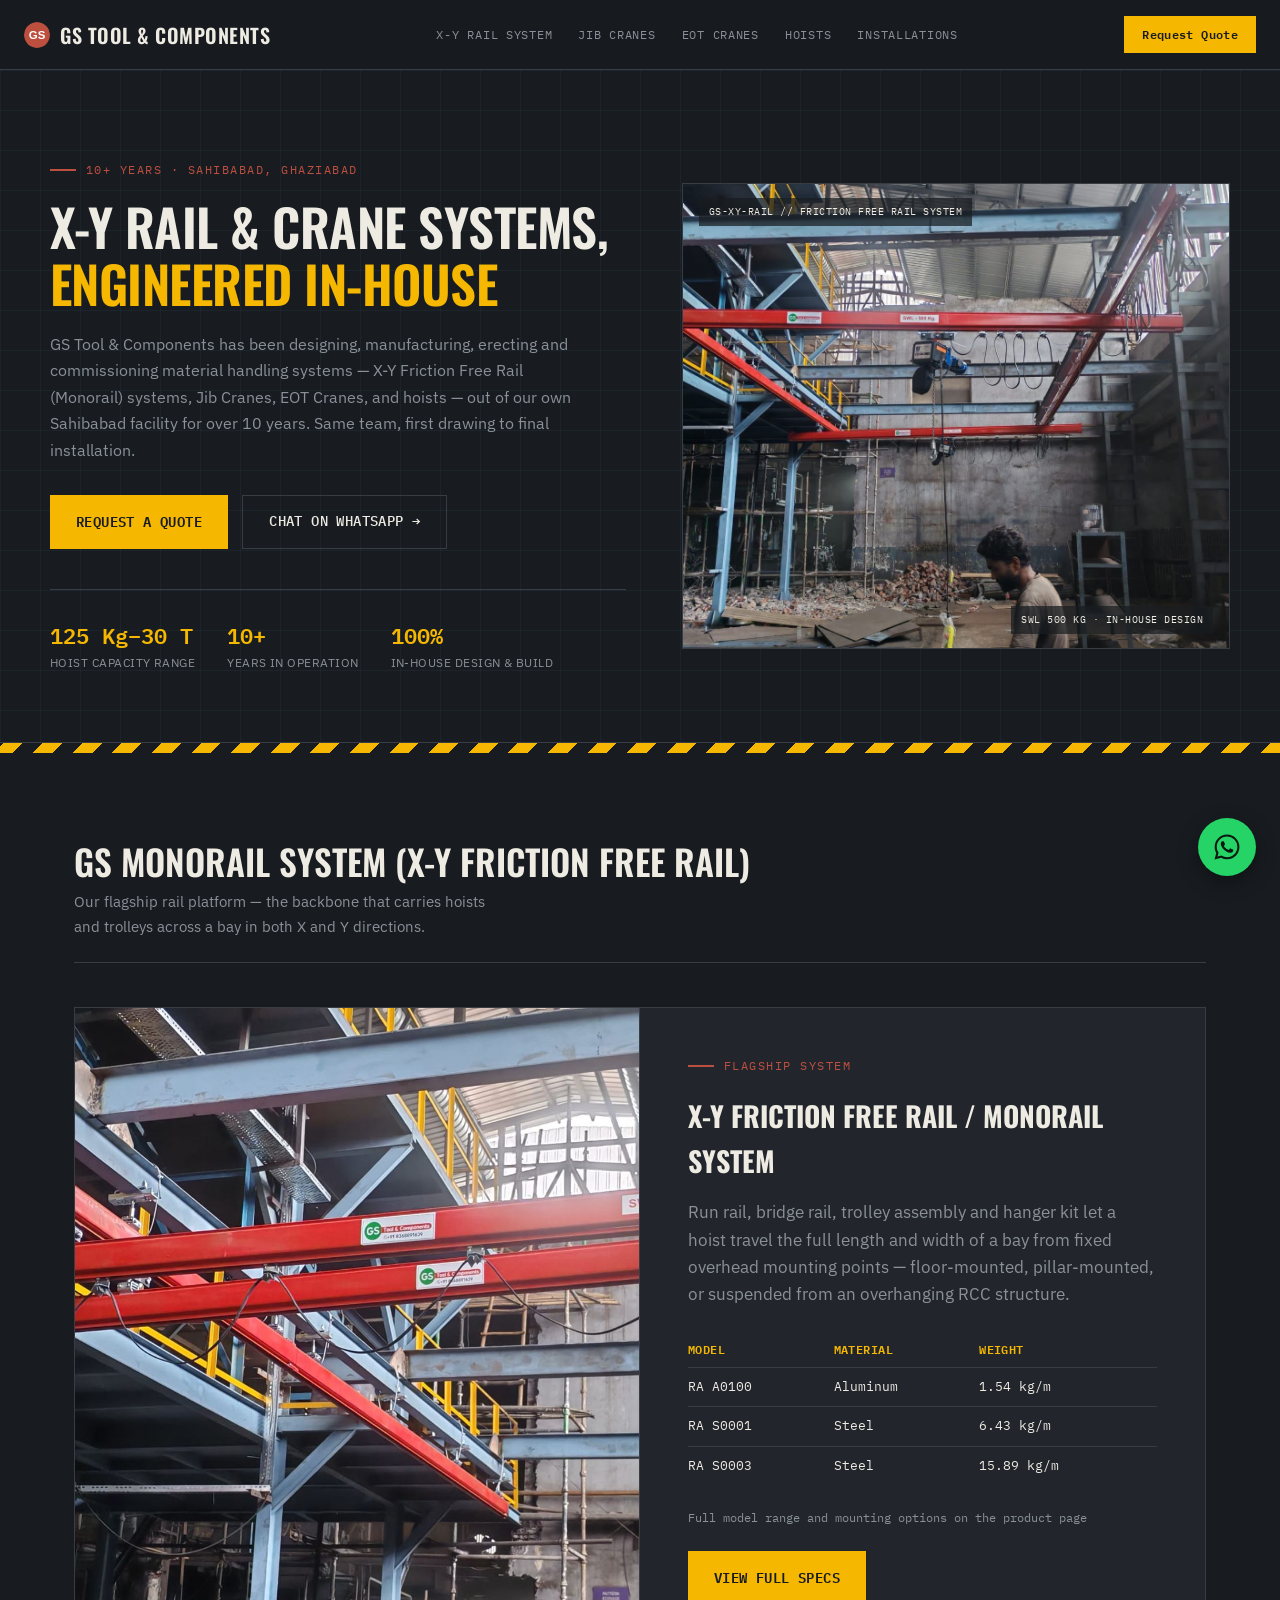
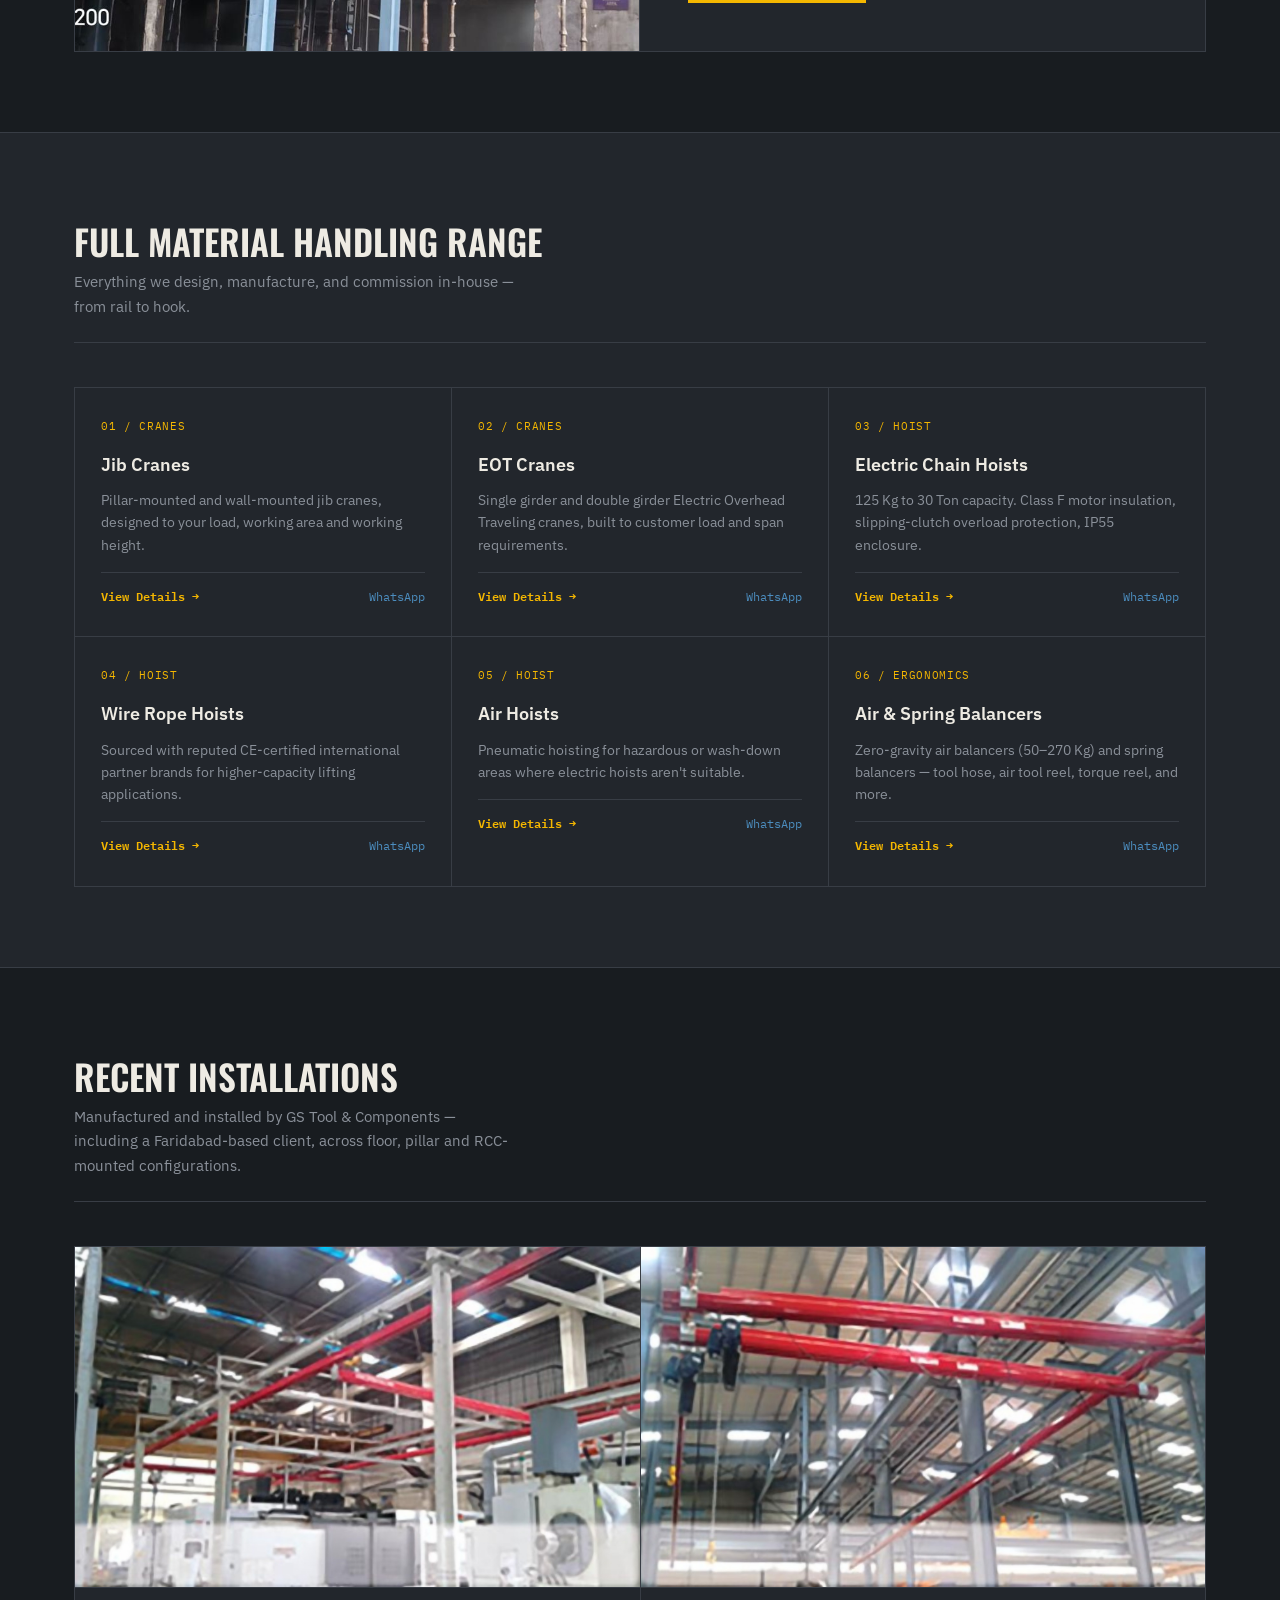
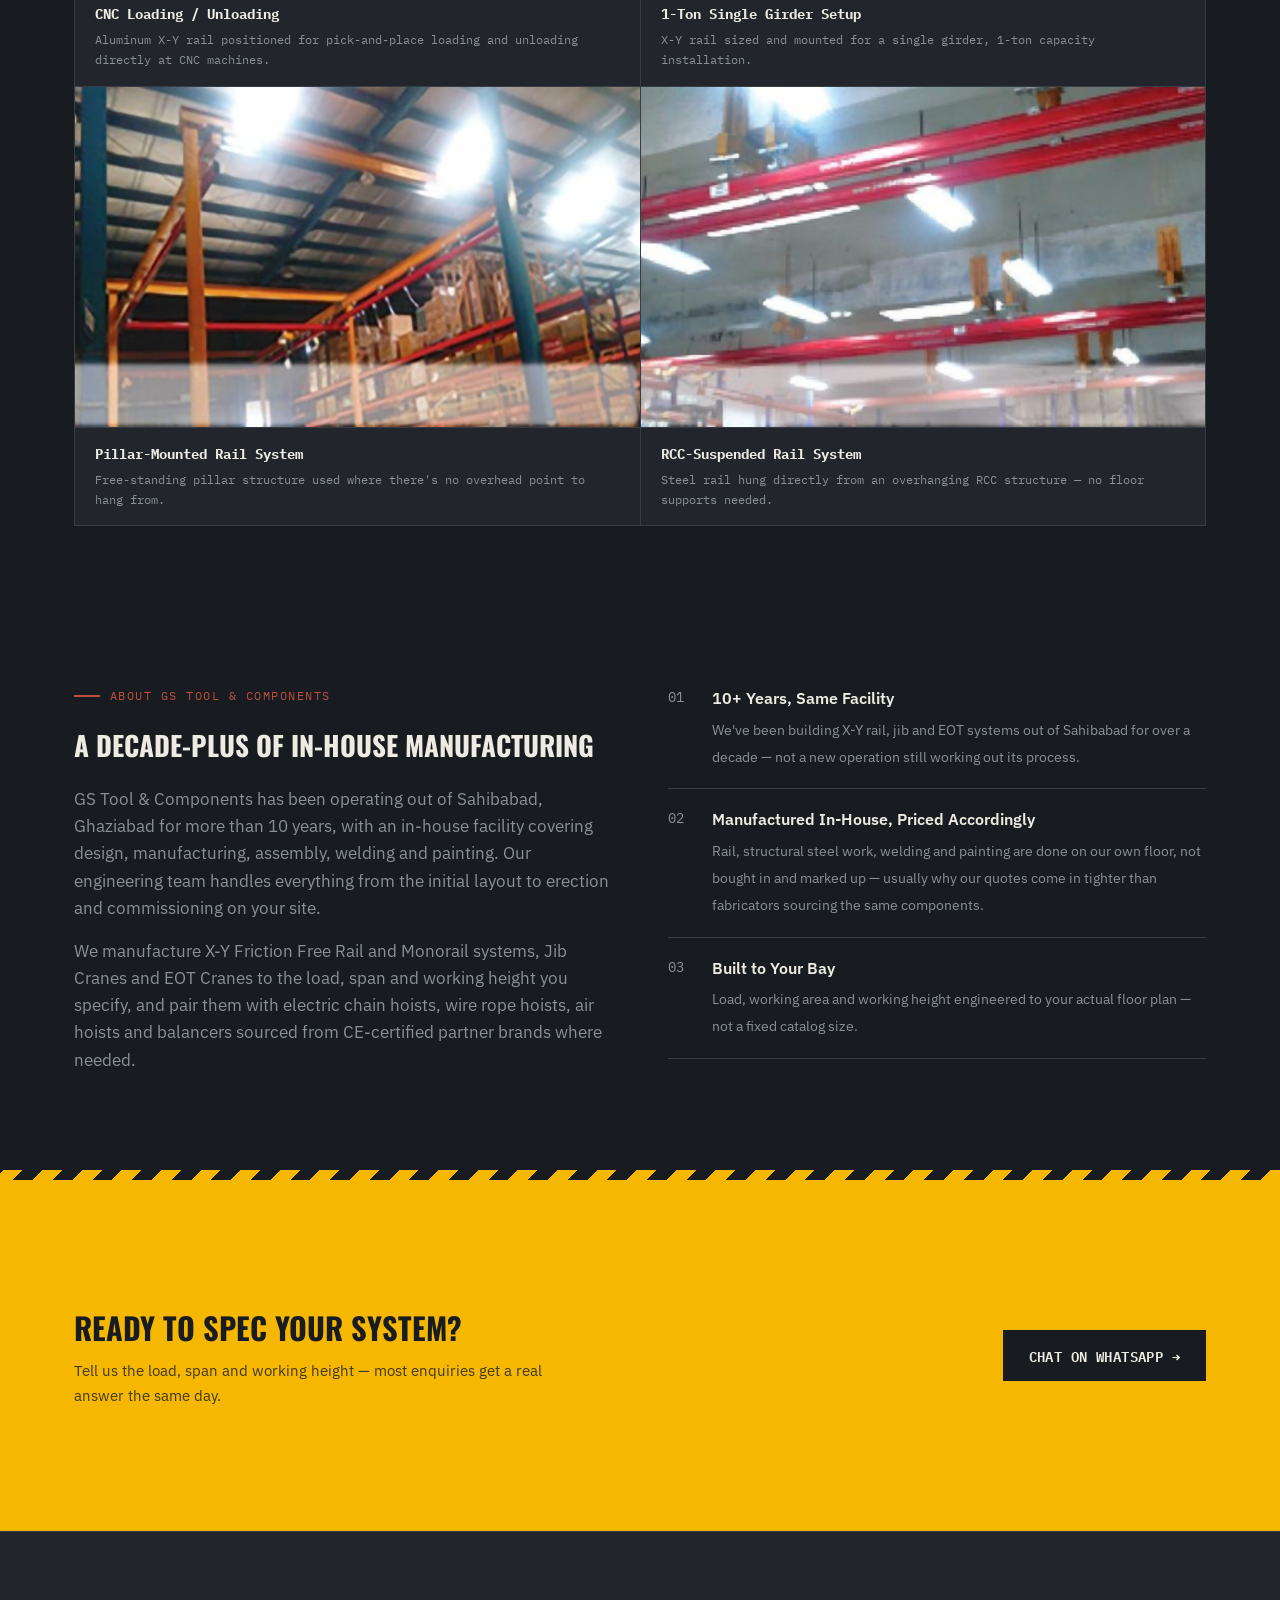
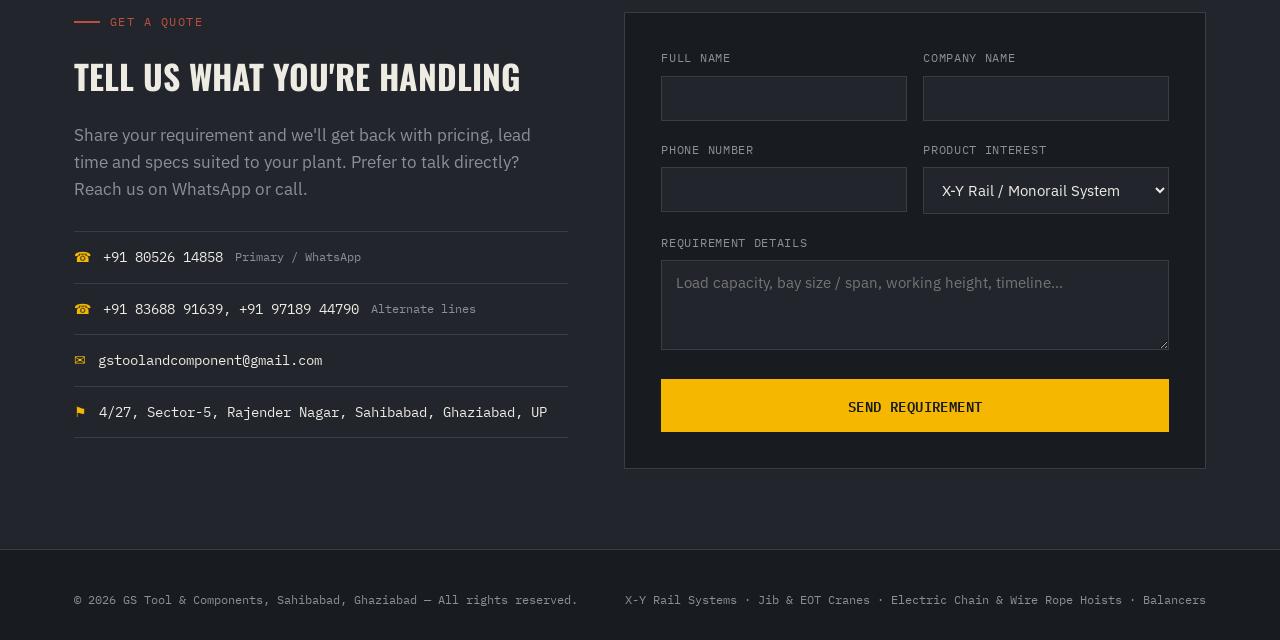
==== index.html @ a3bd38bf "Point site at the newly registered custom domain gstoolcomponents.com Add CNAME file for GitHub Page" ====
<!DOCTYPE html>
<html lang="en">
<head>
<meta charset="UTF-8">
<meta name="viewport" content="width=device-width, initial-scale=1.0">
<title>GS Tool & Components | X-Y Rail Systems, EOT & Jib Cranes, Ghaziabad</title>
<meta name="description" content="GS Tool & Components is a turnkey material handling solution provider in Ghaziabad, Uttar Pradesh — manufacturing X-Y Friction Free Rail / Monorail systems, Jib Cranes, EOT Cranes, Electric Chain Hoists, Wire Rope Hoists and Balancers.">
<meta name="keywords" content="X-Y friction free rail system, monorail crane manufacturer Ghaziabad, jib crane manufacturer India, EOT crane manufacturer, electric chain hoist supplier, wire rope hoist, air balancer spring balancer, GS Tool and Components">
<link rel="canonical" href="https://gstoolcomponents.com/">
<meta property="og:title" content="GS Tool & Components | X-Y Rail Systems, EOT & Jib Cranes, Ghaziabad">
<meta property="og:description" content="GS Tool & Components is a turnkey material handling solution provider in Ghaziabad, Uttar Pradesh — manufacturing X-Y Friction Free Rail / Monorail systems, Jib Cranes, EOT Cranes, Electric Chain Hoists, Wire Rope Hoists and Balancers.">
<meta property="og:type" content="website">

<link rel="preconnect" href="https://fonts.googleapis.com">
<link href="https://fonts.googleapis.com/css2?family=Oswald:wght@400;500;600;700&family=IBM+Plex+Sans:wght@400;500;600;700&family=IBM+Plex+Mono:wght@400;500;600&display=swap" rel="stylesheet">
<link rel="icon" type="image/svg+xml" href="images/favicon.svg">
<link rel="stylesheet" href="css/style.css">
<script type="application/ld+json">
{
  "@context": "https://schema.org",
  "@type": "ManufacturingBusiness",
  "name": "GS Tool & Components",
  "description": "Turnkey material handling solution provider manufacturing X-Y Friction Free Rail / Monorail systems, Jib Cranes, EOT Cranes, Electric Chain Hoists, Wire Rope Hoists and Balancers.",
  "url": "https://gstoolcomponents.com/",
  "telephone": "+91-80526-14858",
  "email": "gstoolandcomponent@gmail.com",
  "address": {
    "@type": "PostalAddress",
    "streetAddress": "4/27, Sector-5, Rajender Nagar",
    "addressLocality": "Sahibabad, Ghaziabad",
    "addressRegion": "Uttar Pradesh",
    "addressCountry": "IN"
  },
  "areaServed": "IN",
  "sameAs": [],
  "makesOffer": [
    { "@type": "Offer", "itemOffered": { "@type": "Product", "name": "X-Y Friction Free Rail / Monorail System" } },
    { "@type": "Offer", "itemOffered": { "@type": "Product", "name": "Jib Crane" } },
    { "@type": "Offer", "itemOffered": { "@type": "Product", "name": "EOT Crane" } },
    { "@type": "Offer", "itemOffered": { "@type": "Product", "name": "Electric Chain Hoist" } },
    { "@type": "Offer", "itemOffered": { "@type": "Product", "name": "Wire Rope Hoist" } },
    { "@type": "Offer", "itemOffered": { "@type": "Product", "name": "Air & Spring Balancers" } }
  ]
}
</script>
</head>
<body>

<header>
  <div class="header-inner">
    <a class="logo" href="index.html"><span class="mark"></span>GS Tool &amp; Components</a>
    <nav id="siteNav">
      <a href="products/xy-rail-system.html">X-Y Rail System</a>
      <a href="products/jib-crane.html">Jib Cranes</a>
      <a href="products/eot-crane.html">EOT Cranes</a>
      <a href="products/electric-chain-hoist.html">Hoists</a>
      <a href="#installations">Installations</a>
    </nav>
        <button class="nav-toggle" id="navToggle" aria-label="Toggle menu" aria-expanded="false" aria-controls="siteNav">
      <span></span><span></span><span></span>
    </button>

    <a class="header-cta" href="index.html#contact">Request Quote</a>
  </div>
</header>

<section class="hero">
  <div class="blueprint-bg"></div>
  <div class="hero-inner">
    <div>
      <div class="eyebrow">10+ Years · Sahibabad, Ghaziabad</div>
      <h1>X-Y Rail &amp; Crane Systems, <span>Engineered In-House</span></h1>
      <p class="sub">GS Tool &amp; Components has been designing, manufacturing, erecting and commissioning material handling systems — X-Y Friction Free Rail (Monorail) systems, Jib Cranes, EOT Cranes, and hoists — out of our own Sahibabad facility for over 10 years. Same team, first drawing to final installation.</p>
      <div class="hero-ctas">
        <a href="#contact" class="btn-primary">Request a Quote</a>
        <a href="https://wa.me/918052614858?text=Hi%2C%20I%27m%20interested%20in%20your%20X-Y%20Rail%20/%20Crane%20System.%20Please%20share%20details." class="btn-secondary" target="_blank" rel="noopener">Chat on WhatsApp →</a>
      </div>
      <div class="hero-stats">
        <div><div class="stat-num">125 Kg–30 T</div><div class="stat-label">Hoist Capacity Range</div></div>
        <div><div class="stat-num">10+</div><div class="stat-label">Years in Operation</div></div>
        <div><div class="stat-num">100%</div><div class="stat-label">In-House Design &amp; Build</div></div>
      </div>
    </div>
    <div class="crane-stage">
      <img class="crane-photo" src="images/installation-01.jpg" alt="GS Tool & Components X-Y rail system installed on a factory floor, SWL 500 Kg">
    </div>
  </div>
</section>

<div class="hazard-divider"></div>

<section id="rail">
  <div class="wrap">
    <div class="section-head">
      <div>
        <h2>GS Monorail System (X-Y Friction Free Rail)</h2>
        <p>Our flagship rail platform — the backbone that carries hoists and trolleys across a bay in both X and Y directions.</p>
      </div>
    </div>
    <div class="spotlight">
      <div class="spotlight-grid">
        <div class="spotlight-media">
          <img src="images/installation-02.jpg" alt="Close-up of GS Tool & Components branded steel rail beams rated SWL 500 Kg" loading="lazy">
        </div>
        <div class="spotlight-content">
          <div class="eyebrow">Flagship System</div>
          <h3>X-Y Friction Free Rail / Monorail System</h3>
          <p class="desc">Run rail, bridge rail, trolley assembly and hanger kit let a hoist travel the full length and width of a bay from fixed overhead mounting points — floor-mounted, pillar-mounted, or suspended from an overhanging RCC structure.</p>
          <table class="spec-table">
            <tr><th>Model</th><th>Material</th><th>Weight</th></tr>
            <tr><td>RA A0100</td><td>Aluminum</td><td>1.54 kg/m</td></tr>
            <tr><td>RA S0001</td><td>Steel</td><td>6.43 kg/m</td></tr>
            <tr><td>RA S0003</td><td>Steel</td><td>15.89 kg/m</td></tr>
          </table>
          <div class="spec-note">Full model range and mounting options on the product page</div>
          <a href="products/xy-rail-system.html" class="btn-primary" style="display:inline-block;">View Full Specs</a>
        </div>
      </div>
    </div>
  </div>
</section>

<section id="products" style="background:var(--graphite-panel); border-top:1px solid var(--hairline); border-bottom:1px solid var(--hairline);">
  <div class="wrap">
    <div class="section-head">
      <div>
        <h2>Full Material Handling Range</h2>
        <p>Everything we design, manufacture, and commission in-house — from rail to hook.</p>
      </div>
    </div>
    <div class="products-grid">
      <div class="product-card">
        <span class="product-index">01 / CRANES</span>
        <h4>Jib Cranes</h4>
        <p>Pillar-mounted and wall-mounted jib cranes, designed to your load, working area and working height.</p>
        <div class="product-card-links"><a class="view-details" href="products/jib-crane.html">View Details →</a><a href="https://wa.me/918052614858?text=Hi%2C%20I%27d%20like%20a%20quote%20for%20a%20Jib%20Crane." target="_blank" rel="noopener">WhatsApp</a></div>
      </div>
      <div class="product-card">
        <span class="product-index">02 / CRANES</span>
        <h4>EOT Cranes</h4>
        <p>Single girder and double girder Electric Overhead Traveling cranes, built to customer load and span requirements.</p>
        <div class="product-card-links"><a class="view-details" href="products/eot-crane.html">View Details →</a><a href="https://wa.me/918052614858?text=Hi%2C%20I%27d%20like%20a%20quote%20for%20an%20EOT%20Crane." target="_blank" rel="noopener">WhatsApp</a></div>
      </div>
      <div class="product-card">
        <span class="product-index">03 / HOIST</span>
        <h4>Electric Chain Hoists</h4>
        <p>125 Kg to 30 Ton capacity. Class F motor insulation, slipping-clutch overload protection, IP55 enclosure.</p>
        <div class="product-card-links"><a class="view-details" href="products/electric-chain-hoist.html">View Details →</a><a href="https://wa.me/918052614858?text=Hi%2C%20I%27d%20like%20a%20quote%20for%20an%20Electric%20Chain%20Hoist." target="_blank" rel="noopener">WhatsApp</a></div>
      </div>
      <div class="product-card">
        <span class="product-index">04 / HOIST</span>
        <h4>Wire Rope Hoists</h4>
        <p>Sourced with reputed CE-certified international partner brands for higher-capacity lifting applications.</p>
        <div class="product-card-links"><a class="view-details" href="products/wire-rope-hoist.html">View Details →</a><a href="https://wa.me/918052614858?text=Hi%2C%20I%27d%20like%20a%20quote%20for%20a%20Wire%20Rope%20Hoist." target="_blank" rel="noopener">WhatsApp</a></div>
      </div>
      <div class="product-card">
        <span class="product-index">05 / HOIST</span>
        <h4>Air Hoists</h4>
        <p>Pneumatic hoisting for hazardous or wash-down areas where electric hoists aren't suitable.</p>
        <div class="product-card-links"><a class="view-details" href="products/air-hoist.html">View Details →</a><a href="https://wa.me/918052614858?text=Hi%2C%20I%27d%20like%20a%20quote%20for%20an%20Air%20Hoist." target="_blank" rel="noopener">WhatsApp</a></div>
      </div>
      <div class="product-card">
        <span class="product-index">06 / ERGONOMICS</span>
        <h4>Air &amp; Spring Balancers</h4>
        <p>Zero-gravity air balancers (50–270 Kg) and spring balancers — tool hose, air tool reel, torque reel, and more.</p>
        <div class="product-card-links"><a class="view-details" href="products/balancers.html">View Details →</a><a href="https://wa.me/918052614858?text=Hi%2C%20I%27d%20like%20a%20quote%20for%20Air%20/%20Spring%20Balancers." target="_blank" rel="noopener">WhatsApp</a></div>
      </div>
    </div>
  </div>
</section>

<section id="installations">
  <div class="wrap">
    <div class="section-head">
      <div>
        <h2>Recent Installations</h2>
        <p>Manufactured and installed by GS Tool &amp; Components — including a Faridabad-based client, across floor, pillar and RCC-mounted configurations.</p>
      </div>
    </div>
    <div class="gallery-grid">
      <div class="gallery-item">
        <img src="images/installation-03-cnc-loading.jpg" alt="GS Tool & Components X-Y aluminum rail system for loading and unloading on CNC machines" loading="lazy">
        <div class="gallery-caption"><strong>CNC Loading / Unloading</strong>Aluminum X-Y rail positioned for pick-and-place loading and unloading directly at CNC machines.</div>
      </div>
      <div class="gallery-item">
        <img src="images/installation-06-single-girder.jpg" alt="X-Y rail system for a 1 ton single girder installation" loading="lazy">
        <div class="gallery-caption"><strong>1-Ton Single Girder Setup</strong>X-Y rail sized and mounted for a single girder, 1-ton capacity installation.</div>
      </div>
      <div class="gallery-item">
        <img src="images/installation-04-pillar-mounted.jpg" alt="X-Y rail system on a pillar-mounted structure" loading="lazy">
        <div class="gallery-caption"><strong>Pillar-Mounted Rail System</strong>Free-standing pillar structure used where there's no overhead point to hang from.</div>
      </div>
      <div class="gallery-item">
        <img src="images/installation-05-rcc-mounted.jpg" alt="X-Y steel rail system suspended from an overhanging RCC structure" loading="lazy">
        <div class="gallery-caption"><strong>RCC-Suspended Rail System</strong>Steel rail hung directly from an overhanging RCC structure — no floor supports needed.</div>
      </div>
    </div>
  </div>
</section>

<section id="about">
  <div class="wrap">
    <div class="about-grid">
      <div>
        <div class="eyebrow">About GS Tool &amp; Components</div>
        <h2 style="font-family:var(--font-display); text-transform:uppercase; font-size:1.7rem; margin-bottom:18px;">A Decade-Plus of In-House Manufacturing</h2>
        <p>GS Tool &amp; Components has been operating out of Sahibabad, Ghaziabad for more than 10 years, with an in-house facility covering design, manufacturing, assembly, welding and painting. Our engineering team handles everything from the initial layout to erection and commissioning on your site.</p>
        <p>We manufacture X-Y Friction Free Rail and Monorail systems, Jib Cranes and EOT Cranes to the load, span and working height you specify, and pair them with electric chain hoists, wire rope hoists, air hoists and balancers sourced from CE-certified partner brands where needed.</p>
      </div>
      <ul class="why-list">
        <li><span class="why-num">01</span><div><strong>10+ Years, Same Facility</strong><span>We've been building X-Y rail, jib and EOT systems out of Sahibabad for over a decade — not a new operation still working out its process.</span></div></li>
        <li><span class="why-num">02</span><div><strong>Manufactured In-House, Priced Accordingly</strong><span>Rail, structural steel work, welding and painting are done on our own floor, not bought in and marked up — usually why our quotes come in tighter than fabricators sourcing the same components.</span></div></li>
        <li><span class="why-num">03</span><div><strong>Built to Your Bay</strong><span>Load, working area and working height engineered to your actual floor plan — not a fixed catalog size.</span></div></li>
      </ul>
    </div>
  </div>
</section>

<div class="hazard-divider"></div>

<section class="cta-band">
  <div class="wrap cta-band-inner">
    <div>
      <h2>Ready to Spec Your System?</h2>
      <p>Tell us the load, span and working height — most enquiries get a real answer the same day.</p>
    </div>
    <a href="https://wa.me/918052614858?text=Hi%2C%20I%27d%20like%20to%20get%20a%20quote." class="btn-dark" target="_blank" rel="noopener">Chat on WhatsApp →</a>
  </div>
</section>

<section class="lead-section" id="contact">
  <div class="wrap">
    <div class="lead-grid">
      <div class="lead-info">
        <div class="eyebrow">Get a Quote</div>
        <h2>Tell Us What You're Handling</h2>
        <p>Share your requirement and we'll get back with pricing, lead time and specs suited to your plant. Prefer to talk directly? Reach us on WhatsApp or call.</p>
        <div class="contact-line"><span class="ico">☎</span> +91 80526 14858<small>Primary / WhatsApp</small></div>
        <div class="contact-line"><span class="ico">☎</span> +91 83688 91639, +91 97189 44790<small>Alternate lines</small></div>
        <div class="contact-line"><span class="ico">✉</span> gstoolandcomponent@gmail.com</div>
        <div class="contact-line"><span class="ico">⚑</span> 4/27, Sector-5, Rajender Nagar, Sahibabad, Ghaziabad, UP</div>
      </div>

      <div>
        <form id="leadForm">
          <div class="form-two">
            <div class="form-row">
              <label for="name">Full Name</label>
              <input type="text" id="name" required>
            </div>
            <div class="form-row">
              <label for="company">Company Name</label>
              <input type="text" id="company">
            </div>
          </div>
          <div class="form-two">
            <div class="form-row">
              <label for="phone">Phone Number</label>
              <input type="tel" id="phone" required>
            </div>
            <div class="form-row">
              <label for="interest">Product Interest</label>
              <select id="interest">
                <option selected>X-Y Rail / Monorail System</option>
                <option>Jib Crane</option>
                <option>EOT Crane</option>
                <option>Electric Chain Hoist</option>
                <option>Wire Rope Hoist</option>
                <option>Air Hoist</option>
                <option>Air / Spring Balancer</option>
                <option>Other</option>
              </select>
            </div>
          </div>
          <div class="form-row">
            <label for="message">Requirement Details</label>
            <textarea id="message" placeholder="Load capacity, bay size / span, working height, timeline..."></textarea>
          </div>
          <button type="submit" class="form-submit">Send Requirement</button>
        </form>

        <div class="thank-you" id="thankYou">
          <div class="check">✓</div>
          <h4>Requirement Received</h4>
          <p>Thanks — we've noted your requirement. Tap below to also send it on WhatsApp for the fastest response.</p>
          <a href="#" id="waFollowUp" class="wa-btn" target="_blank" rel="noopener">↗ Continue on WhatsApp</a>
        </div>
      </div>
    </div>
  </div>
</section>

<footer>
  <div class="wrap footer-inner">
    <div>© <span id="year"></span> GS Tool &amp; Components, Sahibabad, Ghaziabad — All rights reserved.</div>
    <div>X-Y Rail Systems · Jib &amp; EOT Cranes · Electric Chain &amp; Wire Rope Hoists · Balancers</div>
  </div>
</footer>

<a class="float-wa" href="https://wa.me/918052614858?text=Hi%2C%20I%20have%20an%20enquiry%20about%20your%20products." target="_blank" rel="noopener" aria-label="Chat on WhatsApp">
  <svg width="30" height="30" viewBox="0 0 24 24" fill="#0b1a10"><path d="M12.04 2c-5.46 0-9.9 4.44-9.9 9.9 0 1.75.46 3.45 1.32 4.95L2 22l5.25-1.38a9.9 9.9 0 0 0 4.79 1.22h.01c5.46 0 9.9-4.44 9.9-9.9 0-2.64-1.03-5.12-2.9-6.98A9.82 9.82 0 0 0 12.04 2zm0 18.1h-.01a8.2 8.2 0 0 1-4.18-1.14l-.3-.18-3.12.82.83-3.04-.2-.31a8.22 8.22 0 0 1-1.26-4.35c0-4.55 3.7-8.25 8.25-8.25a8.2 8.2 0 0 1 5.83 2.42 8.18 8.18 0 0 1 2.41 5.83c0 4.55-3.71 8.2-8.25 8.2zm4.52-6.16c-.25-.12-1.47-.72-1.7-.81-.23-.08-.39-.12-.56.13-.17.25-.64.81-.78.97-.15.17-.29.19-.54.06-.25-.12-1.04-.38-1.98-1.22-.73-.65-1.22-1.46-1.37-1.71-.14-.25-.02-.38.11-.5.11-.11.25-.29.37-.43.12-.14.16-.25.25-.41.08-.17.04-.31-.02-.43-.06-.12-.56-1.35-.77-1.85-.2-.48-.41-.42-.56-.43h-.48c-.17 0-.43.06-.66.31-.23.25-.86.84-.86 2.05s.88 2.38 1 2.54c.12.17 1.73 2.64 4.19 3.7.59.25 1.04.4 1.4.51.59.19 1.12.16 1.54.1.47-.07 1.47-.6 1.68-1.18.21-.58.21-1.08.14-1.18-.06-.1-.23-.16-.48-.28z"/></svg>
</a>

<script src="js/main.js"></script>
</body>
</html>
---- css/style.css ----
:root{
  --steel-charcoal:#181C20;
  --graphite-panel:#22262C;
  --graphite-panel-2:#2A2F36;
  --safety-yellow:#F5B700;
  --brand-red:#BD4F3F;
  --blueprint-blue:#4C8DBF;
  --warm-white:#EEEBE3;
  --steel-gray-mid:#8A9099;
  --hairline:#383D45;
  --success-green:#4CAF6D;

  --font-display:'Oswald', sans-serif;
  --font-body:'IBM Plex Sans', sans-serif;
  --font-mono:'IBM Plex Mono', monospace;
}

*{box-sizing:border-box; margin:0; padding:0;}
html{scroll-behavior:smooth;}
body{
  background:var(--steel-charcoal);
  color:var(--warm-white);
  font-family:var(--font-body);
  font-size:17px;
  line-height:1.6;
  overflow-x:hidden;
}
img{max-width:100%; display:block;}
a{color:inherit;}

.wrap{max-width:1180px; margin:0 auto; padding:0 24px;}

.blueprint-bg{
  position:absolute; inset:0;
  background-image:
    linear-gradient(rgba(76,141,191,0.07) 1px, transparent 1px),
    linear-gradient(90deg, rgba(76,141,191,0.07) 1px, transparent 1px);
  background-size:40px 40px;
  pointer-events:none;
}

header{
  position:sticky; top:0; z-index:50;
  background:rgba(24,28,32,0.92);
  backdrop-filter:blur(8px);
  border-bottom:1px solid var(--hairline);
}
.header-inner{
  display:flex; align-items:center; justify-content:space-between;
  padding:16px 24px;
}
.logo{
  font-family:var(--font-display);
  font-weight:600;
  font-size:1.25rem;
  letter-spacing:0.5px;
  text-transform:uppercase;
  color:var(--warm-white);
  display:flex; align-items:center; gap:10px;
  text-decoration:none;
}
.logo .mark{
  width:26px; height:26px;
  border-radius:50%;
  background:url(../images/favicon.svg) center/cover no-repeat;
  flex-shrink:0;
}
nav{display:flex; gap:26px;}
nav a{
  font-family:var(--font-mono);
  font-size:0.76rem;
  letter-spacing:0.06em;
  text-transform:uppercase;
  color:var(--steel-gray-mid);
  text-decoration:none;
  transition:color 0.2s;
}
nav a:hover, nav a.active{color:var(--safety-yellow);}
.header-cta{
  font-family:var(--font-mono);
  font-size:0.76rem;
  background:var(--safety-yellow);
  color:var(--steel-charcoal);
  padding:9px 18px;
  text-decoration:none;
  font-weight:600;
  letter-spacing:0.03em;
  white-space:nowrap;
}
.header-cta:hover{background:#ffcb2e;}

.nav-toggle{
  display:none;
  flex-direction:column;
  justify-content:center;
  align-items:center;
  gap:5px;
  width:38px; height:38px;
  background:transparent;
  border:1px solid var(--hairline);
  cursor:pointer;
  padding:0;
  flex-shrink:0;
}
.nav-toggle span{
  display:block;
  width:18px; height:2px;
  background:var(--warm-white);
  transition:transform 0.2s, opacity 0.2s;
}
.nav-toggle[aria-expanded="true"] span:nth-child(1){transform:translateY(7px) rotate(45deg);}
.nav-toggle[aria-expanded="true"] span:nth-child(2){opacity:0;}
.nav-toggle[aria-expanded="true"] span:nth-child(3){transform:translateY(-7px) rotate(-45deg);}

/* Breadcrumb */
.breadcrumb{
  padding:18px 24px 0;
  max-width:1180px; margin:0 auto;
  font-family:var(--font-mono);
  font-size:0.75rem;
  color:var(--steel-gray-mid);
}
.breadcrumb a{color:var(--blueprint-blue); text-decoration:none;}
.breadcrumb a:hover{text-decoration:underline;}

/* Hero (home) */
.hero{
  position:relative;
  padding:90px 24px 70px;
  border-bottom:1px solid var(--hairline);
  overflow:hidden;
}
.hero-inner{
  max-width:1180px; margin:0 auto;
  display:grid;
  grid-template-columns:1.05fr 1fr;
  gap:56px;
  align-items:center;
  position:relative;
  z-index:2;
}
.eyebrow{
  font-family:var(--font-mono);
  font-size:0.78rem;
  color:var(--brand-red);
  letter-spacing:0.12em;
  text-transform:uppercase;
  display:flex; align-items:center; gap:10px;
  margin-bottom:18px;
}
.eyebrow::before{
  content:"";
  width:26px; height:2px;
  background:var(--brand-red);
  display:inline-block;
}
h1{
  font-family:var(--font-display);
  font-weight:600;
  font-size:clamp(2.2rem, 4vw, 3.4rem);
  line-height:1.1;
  letter-spacing:-0.01em;
  text-transform:uppercase;
  margin-bottom:20px;
}
h1 span{color:var(--safety-yellow);}
.hero p.sub{
  font-size:1.03rem;
  color:var(--steel-gray-mid);
  max-width:540px;
  margin-bottom:32px;
}
.hero-ctas{display:flex; gap:14px; flex-wrap:wrap;}
.btn-primary{
  background:var(--safety-yellow);
  color:var(--steel-charcoal);
  font-family:var(--font-mono);
  font-weight:600;
  font-size:0.85rem;
  letter-spacing:0.03em;
  text-transform:uppercase;
  padding:15px 26px;
  text-decoration:none;
  border:none;
  cursor:pointer;
  transition:background 0.2s, transform 0.15s;
  display:inline-block;
}
.btn-primary:hover{background:#ffcb2e; transform:translateY(-1px);}
.btn-secondary{
  background:transparent;
  color:var(--warm-white);
  border:1px solid var(--hairline);
  font-family:var(--font-mono);
  font-weight:500;
  font-size:0.85rem;
  letter-spacing:0.03em;
  text-transform:uppercase;
  padding:15px 26px;
  text-decoration:none;
  cursor:pointer;
  display:inline-flex; align-items:center; gap:8px;
  transition:border-color 0.2s, color 0.2s;
}
.btn-secondary:hover{border-color:var(--safety-yellow); color:var(--safety-yellow);}

.hero-stats{
  display:flex; gap:32px; flex-wrap:wrap;
  margin-top:40px;
  padding-top:28px;
  border-top:1px solid var(--hairline);
}
.stat-num{
  font-family:var(--font-mono);
  font-size:1.4rem;
  color:var(--safety-yellow);
  font-weight:600;
}
.stat-label{
  font-size:0.72rem;
  color:var(--steel-gray-mid);
  text-transform:uppercase;
  letter-spacing:0.04em;
}

.crane-stage{
  position:relative;
  background:var(--graphite-panel);
  border:1px solid var(--hairline);
  aspect-ratio:1/0.85;
  overflow:hidden;
}
.crane-stage::before{
  content:"GS-XY-RAIL // FRICTION FREE RAIL SYSTEM";
  position:absolute; top:14px; left:16px;
  font-family:var(--font-mono);
  font-size:0.62rem;
  letter-spacing:0.05em;
  color:var(--warm-white);
  background:rgba(24,28,32,0.72);
  padding:6px 10px;
  z-index:2;
}
.crane-stage::after{
  content:"SWL 500 KG · IN-HOUSE DESIGN";
  position:absolute; bottom:14px; right:16px;
  font-family:var(--font-mono);
  font-size:0.62rem;
  letter-spacing:0.05em;
  color:var(--warm-white);
  background:rgba(24,28,32,0.72);
  padding:6px 10px;
  z-index:2;
}
.crane-photo{
  width:100%; height:100%;
  object-fit:cover;
  display:block;
}

/* Product page hero (smaller, text only) */
.product-hero{
  padding:48px 24px 40px;
  border-bottom:1px solid var(--hairline);
}
.product-hero .wrap{max-width:1180px;}
.product-hero h1{font-size:clamp(1.9rem, 3.6vw, 2.8rem);}
.product-hero p.sub{max-width:640px; margin-bottom:0;}

.hazard-divider{
  height:10px;
  background:repeating-linear-gradient(
    -45deg,
    var(--safety-yellow),
    var(--safety-yellow) 14px,
    var(--steel-charcoal) 14px,
    var(--steel-charcoal) 28px
  );
}

.cta-band{background:var(--safety-yellow);}
.cta-band-inner{
  display:flex; align-items:center; justify-content:space-between;
  flex-wrap:wrap; gap:24px;
  padding:44px 24px;
}
.cta-band h2{
  font-family:var(--font-display);
  text-transform:uppercase;
  font-size:clamp(1.4rem, 2.6vw, 1.9rem);
  color:var(--steel-charcoal);
  margin-bottom:6px;
}
.cta-band p{
  color:var(--steel-charcoal);
  font-size:0.95rem;
  max-width:480px;
  opacity:0.82;
}
.btn-dark{
  background:var(--steel-charcoal);
  color:var(--warm-white);
  font-family:var(--font-mono);
  font-weight:600;
  font-size:0.85rem;
  letter-spacing:0.03em;
  text-transform:uppercase;
  padding:15px 26px;
  text-decoration:none;
  white-space:nowrap;
  transition:background 0.2s;
}
.btn-dark:hover{background:#2a2f36;}

section{padding:80px 24px;}
.section-head{
  display:flex; justify-content:space-between; align-items:flex-end;
  margin-bottom:44px; flex-wrap:wrap; gap:16px;
  border-bottom:1px solid var(--hairline);
  padding-bottom:24px;
}
.section-head h2{
  font-family:var(--font-display);
  font-size:clamp(1.6rem, 3vw, 2.2rem);
  text-transform:uppercase;
  font-weight:600;
}
.section-head p{color:var(--steel-gray-mid); max-width:440px; font-size:0.95rem;}

.spotlight{
  background:var(--graphite-panel);
  border:1px solid var(--hairline);
}
.spotlight-grid{
  display:grid;
  grid-template-columns:1fr 1fr;
  gap:0;
}
.spotlight-media{
  background:var(--steel-charcoal);
  padding:0;
  display:flex; align-items:stretch; justify-content:center;
  border-right:1px solid var(--hairline);
  overflow:hidden;
}
.spotlight-media img{width:100%; height:100%; object-fit:cover; min-height:320px;}
.spotlight-content{padding:48px;}
.spotlight-content h3{
  font-family:var(--font-display);
  font-size:1.75rem;
  text-transform:uppercase;
  margin-bottom:16px;
}
.spotlight-content p.desc{color:var(--steel-gray-mid); margin-bottom:24px;}
.spec-table{
  width:100%;
  border-collapse:collapse;
  font-family:var(--font-mono);
  font-size:0.8rem;
  margin-bottom:24px;
}
.spec-table th{
  text-align:left; color:var(--safety-yellow);
  font-weight:600; padding:8px 8px 8px 0;
  border-bottom:1px solid var(--hairline);
  font-size:0.72rem; text-transform:uppercase; letter-spacing:0.04em;
}
.spec-table td{padding:9px 8px 9px 0; border-bottom:1px solid var(--hairline); color:var(--warm-white);}
.spec-table tr:last-child td{border-bottom:none;}
.spec-note{font-family:var(--font-mono); font-size:0.72rem; color:var(--steel-gray-mid); margin-bottom:24px;}

/* Feature list (used on product detail pages) */
.feature-list{list-style:none; margin-bottom:24px;}
.feature-list li{
  padding:12px 0; border-bottom:1px solid var(--hairline);
  display:flex; gap:12px;
}
.feature-list li:last-child{border-bottom:none;}
.feature-list .dot{color:var(--safety-yellow); flex-shrink:0;}
.feature-list strong{display:block; font-family:var(--font-body); font-weight:600; font-size:0.95rem; margin-bottom:2px;}
.feature-list span{color:var(--steel-gray-mid); font-size:0.86rem;}

/* Variant cards (used for sub-types e.g. pillar/wall mounted, single/double girder) */
.variant-grid{
  display:grid; grid-template-columns:1fr 1fr; gap:1px;
  background:var(--hairline); border:1px solid var(--hairline);
  margin-bottom:8px;
}
.variant-card{background:var(--graphite-panel); padding:26px;}
.variant-card h4{font-family:var(--font-body); font-weight:600; font-size:1.1rem; margin-bottom:10px;}
.variant-card p{color:var(--steel-gray-mid); font-size:0.86rem;}
.variant-card.with-photo{padding:0;}
.variant-card.with-photo img{width:100%; height:170px; object-fit:cover; display:block;}
.variant-card.with-photo .variant-card-body{padding:22px 26px;}

.products-grid{
  display:grid;
  grid-template-columns:repeat(3, 1fr);
  gap:1px;
  background:var(--hairline);
  border:1px solid var(--hairline);
}
.product-card{
  background:var(--graphite-panel);
  padding:30px 26px;
  transition:background 0.2s;
}
.product-card:hover{background:var(--graphite-panel-2);}
.product-index{
  font-family:var(--font-mono);
  font-size:0.7rem;
  color:var(--safety-yellow);
  letter-spacing:0.06em;
  margin-bottom:14px;
  display:block;
}
.product-card h4{
  font-family:var(--font-body);
  font-size:1.15rem;
  margin-bottom:10px;
  font-weight:600;
}
.product-card p{
  color:var(--steel-gray-mid);
  font-size:0.86rem;
  margin-bottom:16px;
}
.product-card-links{
  border-top:1px solid var(--hairline);
  padding-top:14px;
  display:flex; justify-content:space-between; align-items:center;
  font-family:var(--font-mono); font-size:0.78rem;
}
.product-card-links a{text-decoration:none; color:var(--blueprint-blue);}
.product-card-links a.view-details{color:var(--safety-yellow); font-weight:600;}
.product-card-links a:hover{text-decoration:underline;}

.gallery-grid{
  display:grid;
  grid-template-columns:1fr 1fr;
  gap:1px;
  background:var(--hairline);
  border:1px solid var(--hairline);
}
.gallery-item{background:var(--graphite-panel);}
.gallery-item img{width:100%; height:340px; object-fit:cover; display:block;}
.gallery-caption{
  padding:16px 20px;
  font-family:var(--font-mono);
  font-size:0.78rem;
  color:var(--steel-gray-mid);
  border-top:1px solid var(--hairline);
}
.gallery-caption strong{color:var(--warm-white); display:block; margin-bottom:4px; font-size:0.85rem;}

.about-grid{
  display:grid;
  grid-template-columns:1fr 1fr;
  gap:56px;
  align-items:start;
}
.about-grid p{color:var(--steel-gray-mid); margin-bottom:16px;}
.why-list{list-style:none;}
.why-list li{
  display:flex; gap:16px;
  padding:18px 0;
  border-bottom:1px solid var(--hairline);
}
.why-list li:first-child{padding-top:0;}
.why-num{
  font-family:var(--font-mono);
  color:var(--safety-yellow);
  font-size:0.85rem;
  flex-shrink:0;
  width:28px;
}
.why-list strong{display:block; margin-bottom:4px; font-family:var(--font-body); font-weight:600; font-size:1rem;}
.why-list span{color:var(--steel-gray-mid); font-size:0.88rem;}

.lead-section{
  background:var(--graphite-panel);
  border-top:1px solid var(--hairline);
  border-bottom:1px solid var(--hairline);
}
.lead-grid{
  display:grid;
  grid-template-columns:0.85fr 1fr;
  gap:56px;
}
.lead-info h2{
  font-family:var(--font-display);
  font-size:clamp(1.6rem, 3vw, 2.1rem);
  text-transform:uppercase;
  margin-bottom:18px;
}
.lead-info p{color:var(--steel-gray-mid); margin-bottom:28px;}
.contact-line{
  display:flex; align-items:center; gap:12px;
  padding:14px 0;
  border-top:1px solid var(--hairline);
  font-family:var(--font-mono);
  font-size:0.88rem;
}
.contact-line:last-child{border-bottom:1px solid var(--hairline);}
.contact-line .ico{color:var(--safety-yellow);}
.contact-line small{color:var(--steel-gray-mid); font-size:0.72rem; display:block;}

form{background:var(--steel-charcoal); border:1px solid var(--hairline); padding:36px;}
.form-row{margin-bottom:20px;}
.form-row label{
  display:block;
  font-family:var(--font-mono);
  font-size:0.72rem;
  text-transform:uppercase;
  letter-spacing:0.06em;
  color:var(--steel-gray-mid);
  margin-bottom:8px;
}
.form-row input,
.form-row select,
.form-row textarea{
  width:100%;
  background:var(--graphite-panel);
  border:1px solid var(--hairline);
  color:var(--warm-white);
  padding:12px 14px;
  font-family:var(--font-body);
  font-size:0.92rem;
}
.form-row input:focus,
.form-row select:focus,
.form-row textarea:focus{
  outline:none;
  border-color:var(--safety-yellow);
}
.form-row textarea{resize:vertical; min-height:90px;}
.form-two{display:grid; grid-template-columns:1fr 1fr; gap:16px;}
.form-submit{
  width:100%;
  background:var(--safety-yellow);
  color:var(--steel-charcoal);
  border:none;
  font-family:var(--font-mono);
  font-weight:600;
  text-transform:uppercase;
  font-size:0.85rem;
  letter-spacing:0.03em;
  padding:15px;
  cursor:pointer;
  transition:background 0.2s;
}
.form-submit:hover{background:#ffcb2e;}

.thank-you{
  display:none;
  text-align:center;
  padding:20px 4px 4px;
}
.thank-you.show{display:block;}
.thank-you .check{
  width:46px; height:46px;
  border-radius:50%;
  background:var(--success-green);
  display:flex; align-items:center; justify-content:center;
  margin:0 auto 16px;
  font-size:1.3rem;
}
.thank-you h4{
  font-family:var(--font-display);
  text-transform:uppercase;
  font-size:1.2rem;
  margin-bottom:8px;
}
.thank-you p{color:var(--steel-gray-mid); font-size:0.9rem; margin-bottom:20px;}
.wa-btn{
  display:inline-flex; align-items:center; gap:10px;
  background:#25D366;
  color:#0b1a10;
  font-family:var(--font-mono);
  font-weight:600;
  font-size:0.85rem;
  text-transform:uppercase;
  padding:14px 24px;
  text-decoration:none;
}
.wa-btn:hover{background:#2fe374;}

.trust-line{
  font-family:var(--font-mono);
  font-size:0.75rem;
  color:var(--steel-gray-mid);
  margin-top:14px;
}

/* Related products (product pages) */
.related-grid{
  display:grid; grid-template-columns:repeat(3, 1fr); gap:1px;
  background:var(--hairline); border:1px solid var(--hairline);
}
.related-card{
  background:var(--graphite-panel); padding:22px; text-decoration:none; color:var(--warm-white);
  transition:background 0.2s;
}
.related-card:hover{background:var(--graphite-panel-2);}
.related-card span{font-family:var(--font-mono); font-size:0.68rem; color:var(--safety-yellow); letter-spacing:0.05em;}
.related-card h5{font-family:var(--font-body); font-weight:600; font-size:1rem; margin-top:8px;}

footer{padding:40px 24px 30px;}
.footer-inner{
  display:flex; justify-content:space-between; align-items:center;
  flex-wrap:wrap; gap:16px;
  font-size:0.78rem; color:var(--steel-gray-mid);
  font-family:var(--font-mono);
}

.float-wa{
  position:fixed; bottom:24px; right:24px; z-index:60;
  background:#25D366;
  width:58px; height:58px;
  border-radius:50%;
  display:flex; align-items:center; justify-content:center;
  box-shadow:0 6px 20px rgba(0,0,0,0.4);
  text-decoration:none;
  animation:pulse 2.4s infinite;
}
@keyframes pulse{
  0%{box-shadow:0 0 0 0 rgba(37,211,102,0.5);}
  70%{box-shadow:0 0 0 14px rgba(37,211,102,0);}
  100%{box-shadow:0 0 0 0 rgba(37,211,102,0);}
}

@media (max-width:900px){
  .header-inner{position:relative;}
  .nav-toggle{display:flex;}
  nav{
    position:absolute;
    top:100%; left:0; right:0;
    flex-direction:column;
    gap:0;
    background:var(--steel-charcoal);
    border-bottom:1px solid var(--hairline);
    padding:0 24px;
    max-height:0;
    overflow:hidden;
    transition:max-height 0.25s ease;
  }
  nav[data-open="true"]{max-height:400px;}
  nav a{padding:16px 0; border-bottom:1px solid var(--hairline); font-size:0.85rem;}
  nav a:last-child{border-bottom:none;}
  .hero-inner{grid-template-columns:1fr;}
  .spotlight-grid{grid-template-columns:1fr;}
  .spotlight-media{border-right:none; border-bottom:1px solid var(--hairline);}
  .about-grid{grid-template-columns:1fr;}
  .lead-grid{grid-template-columns:1fr;}
  .products-grid{grid-template-columns:1fr 1fr;}
  .gallery-grid{grid-template-columns:1fr;}
  .variant-grid{grid-template-columns:1fr;}
  .related-grid{grid-template-columns:1fr;}
}
@media (max-width:560px){
  .products-grid{grid-template-columns:1fr;}
  .form-two{grid-template-columns:1fr;}
  .hero-stats{flex-wrap:wrap; gap:20px;}
}

@media (prefers-reduced-motion: reduce){
  .float-wa{animation:none;}
  * {animation-duration:0.01ms !important; transition-duration:0.01ms !important;}
}
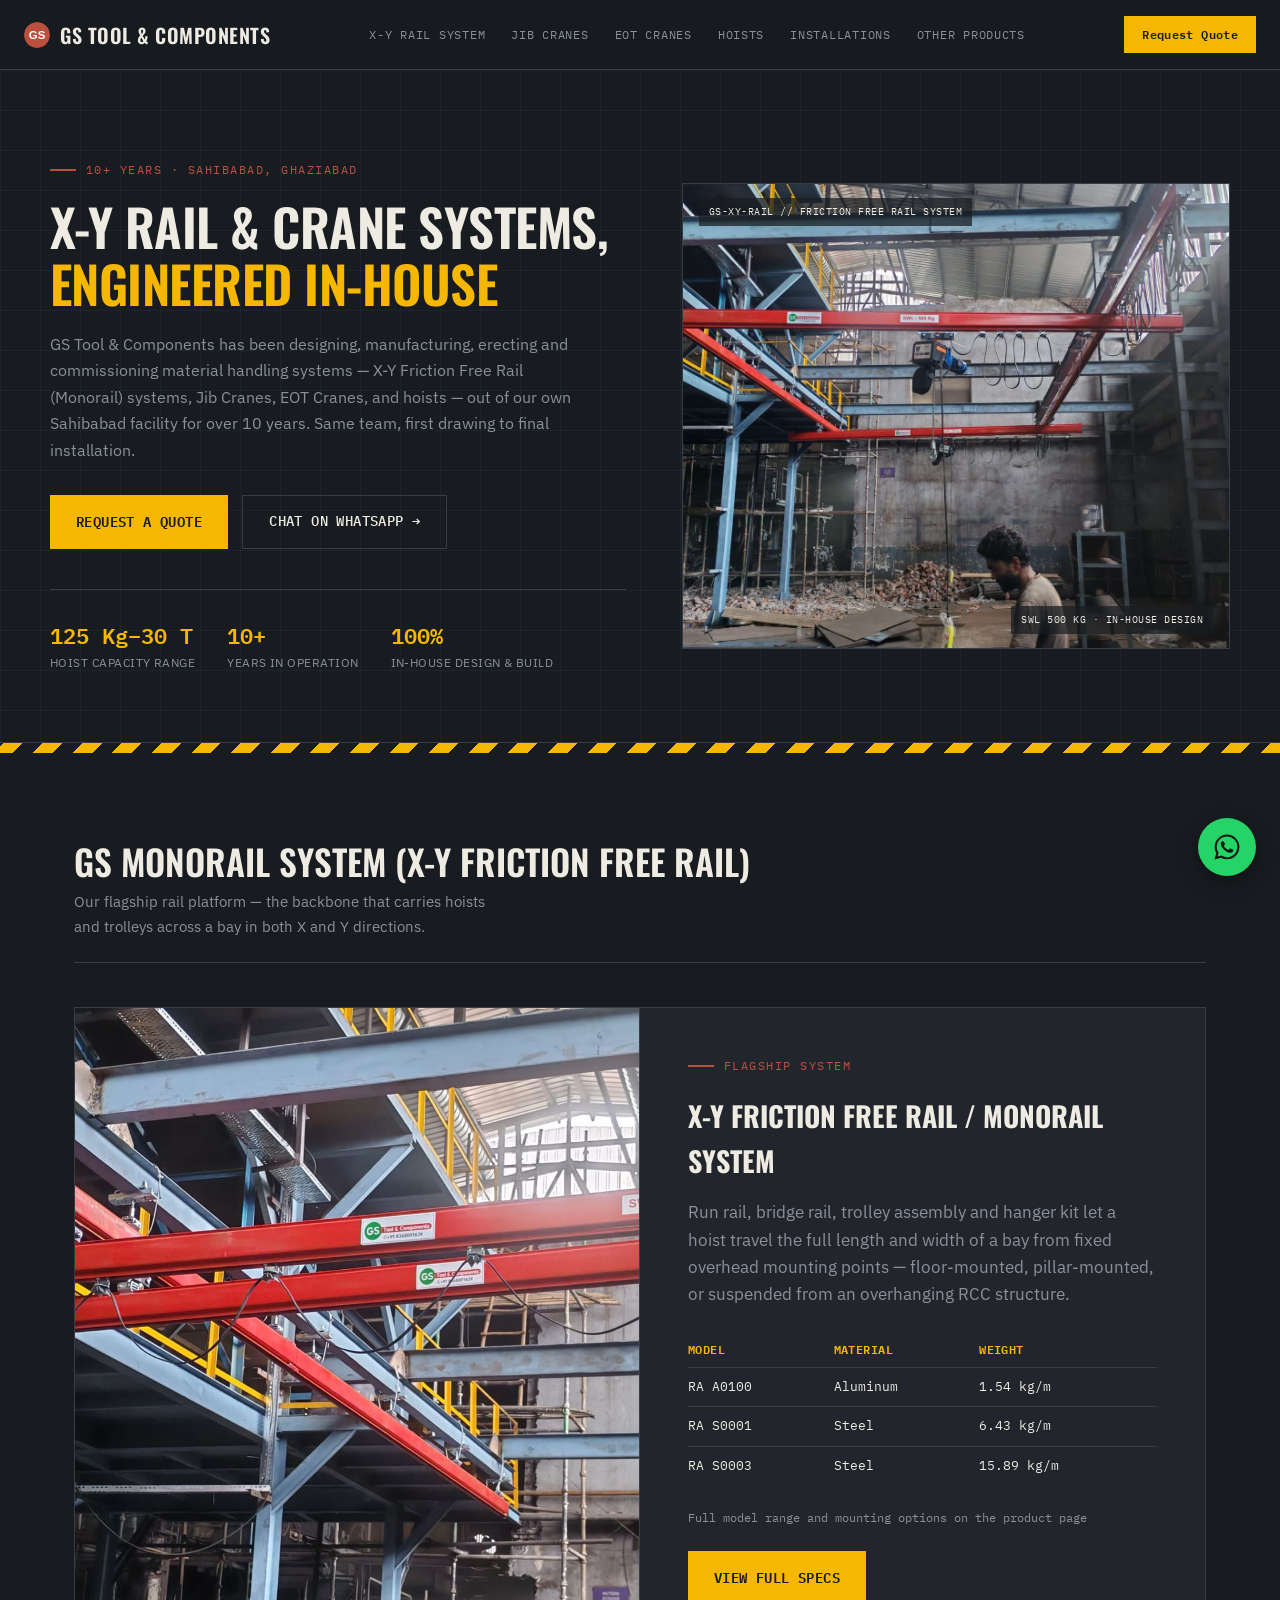
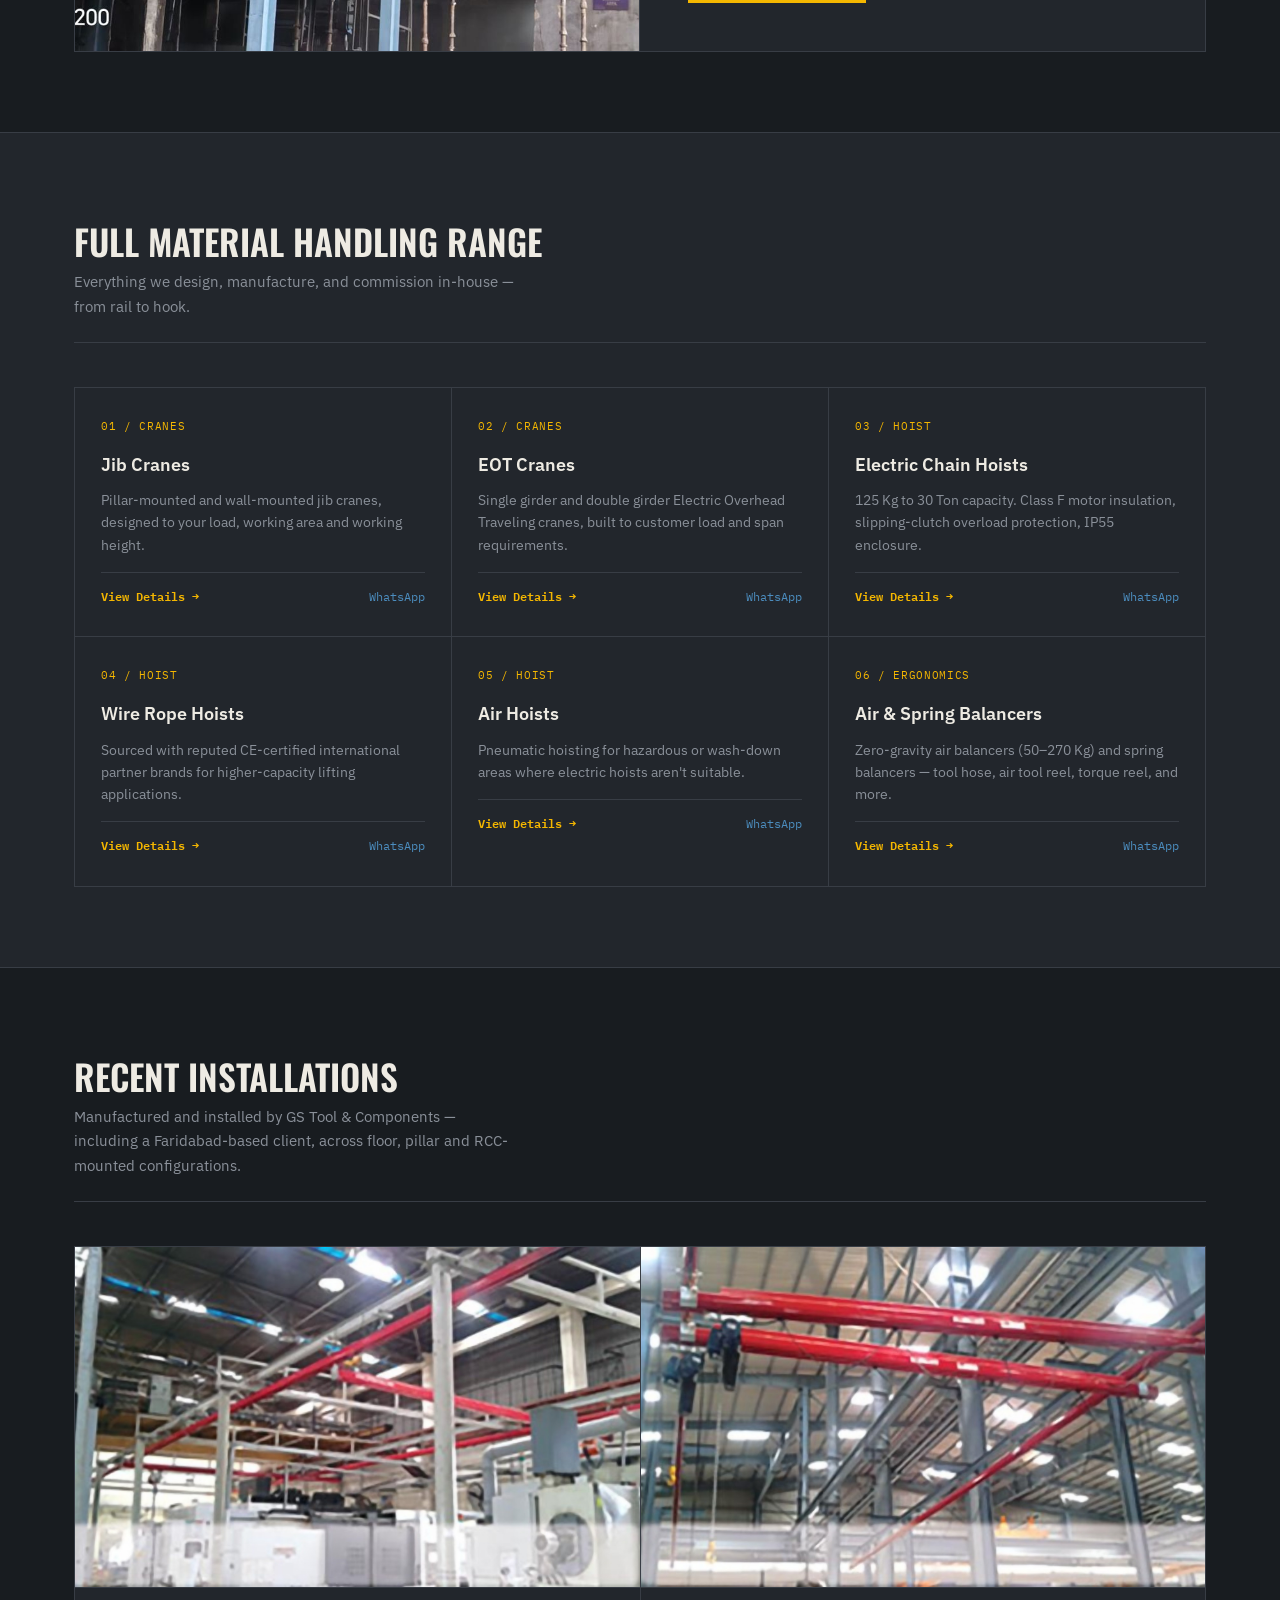
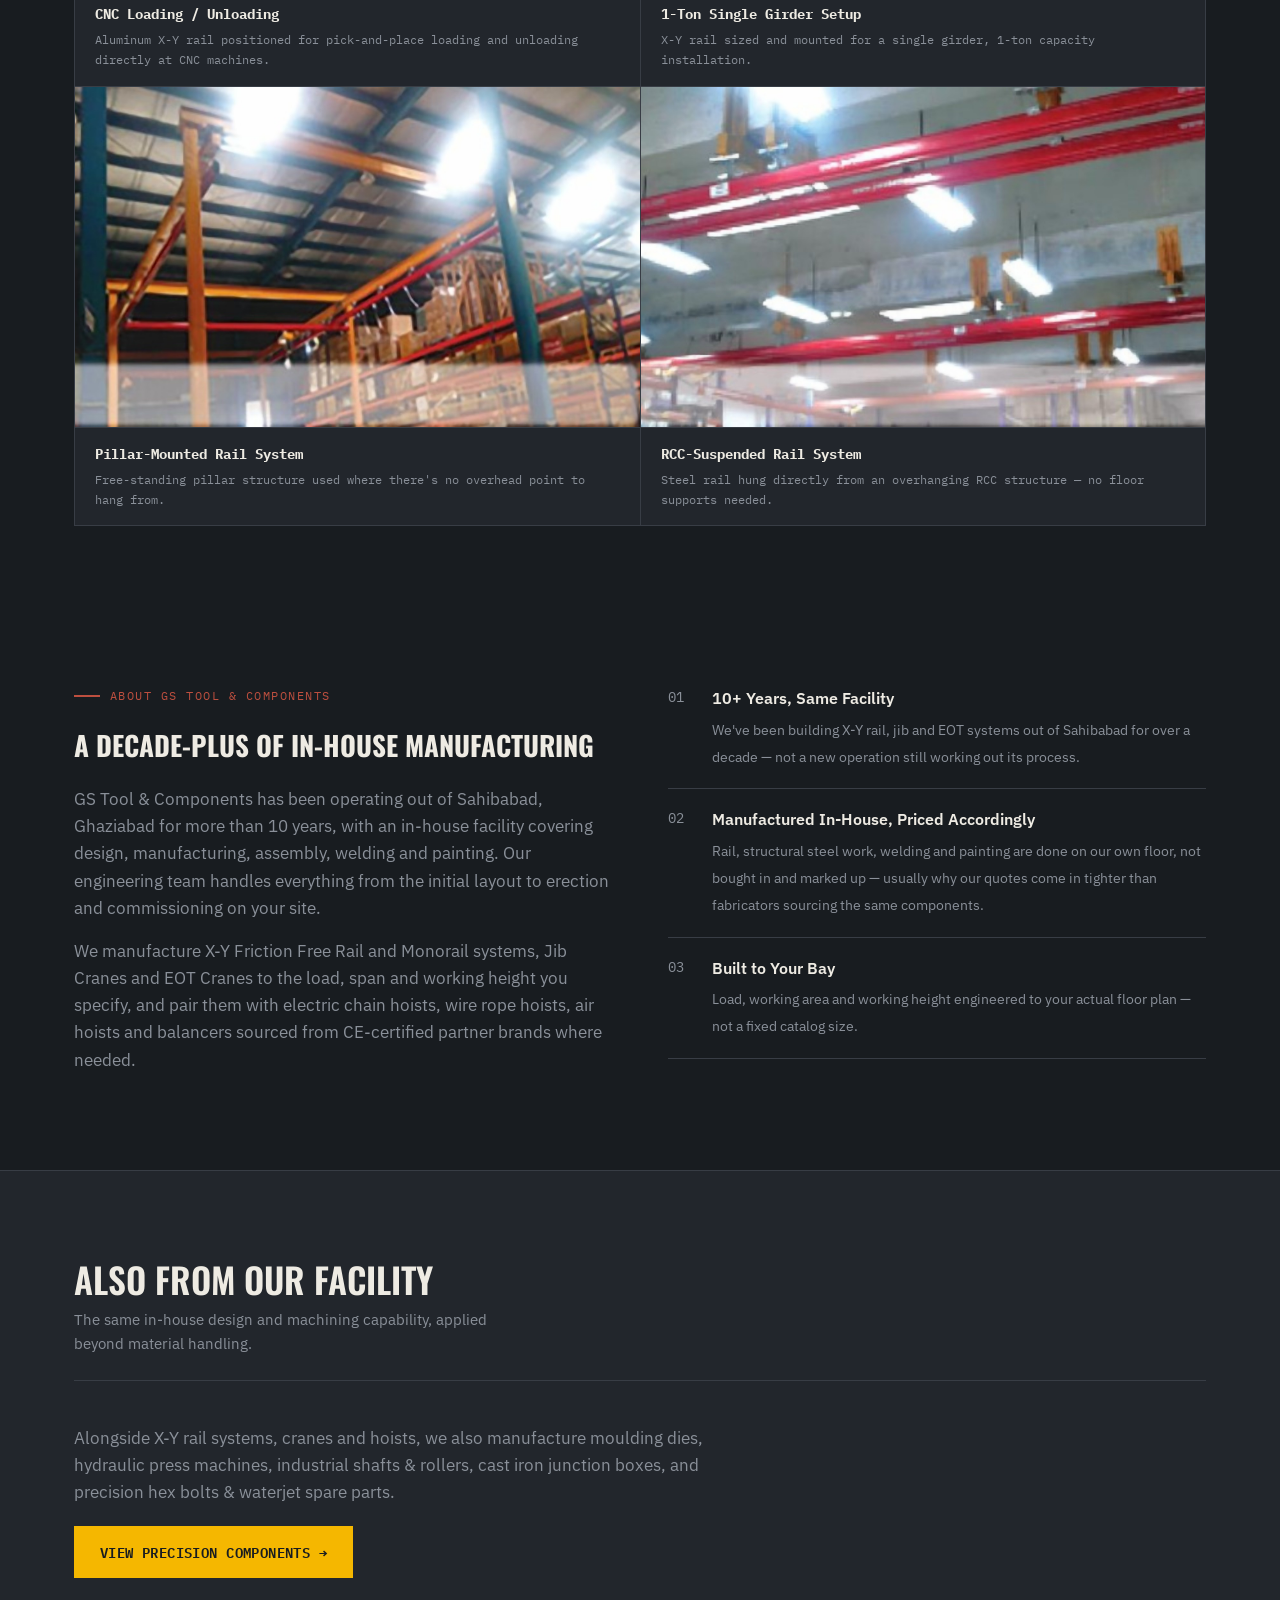
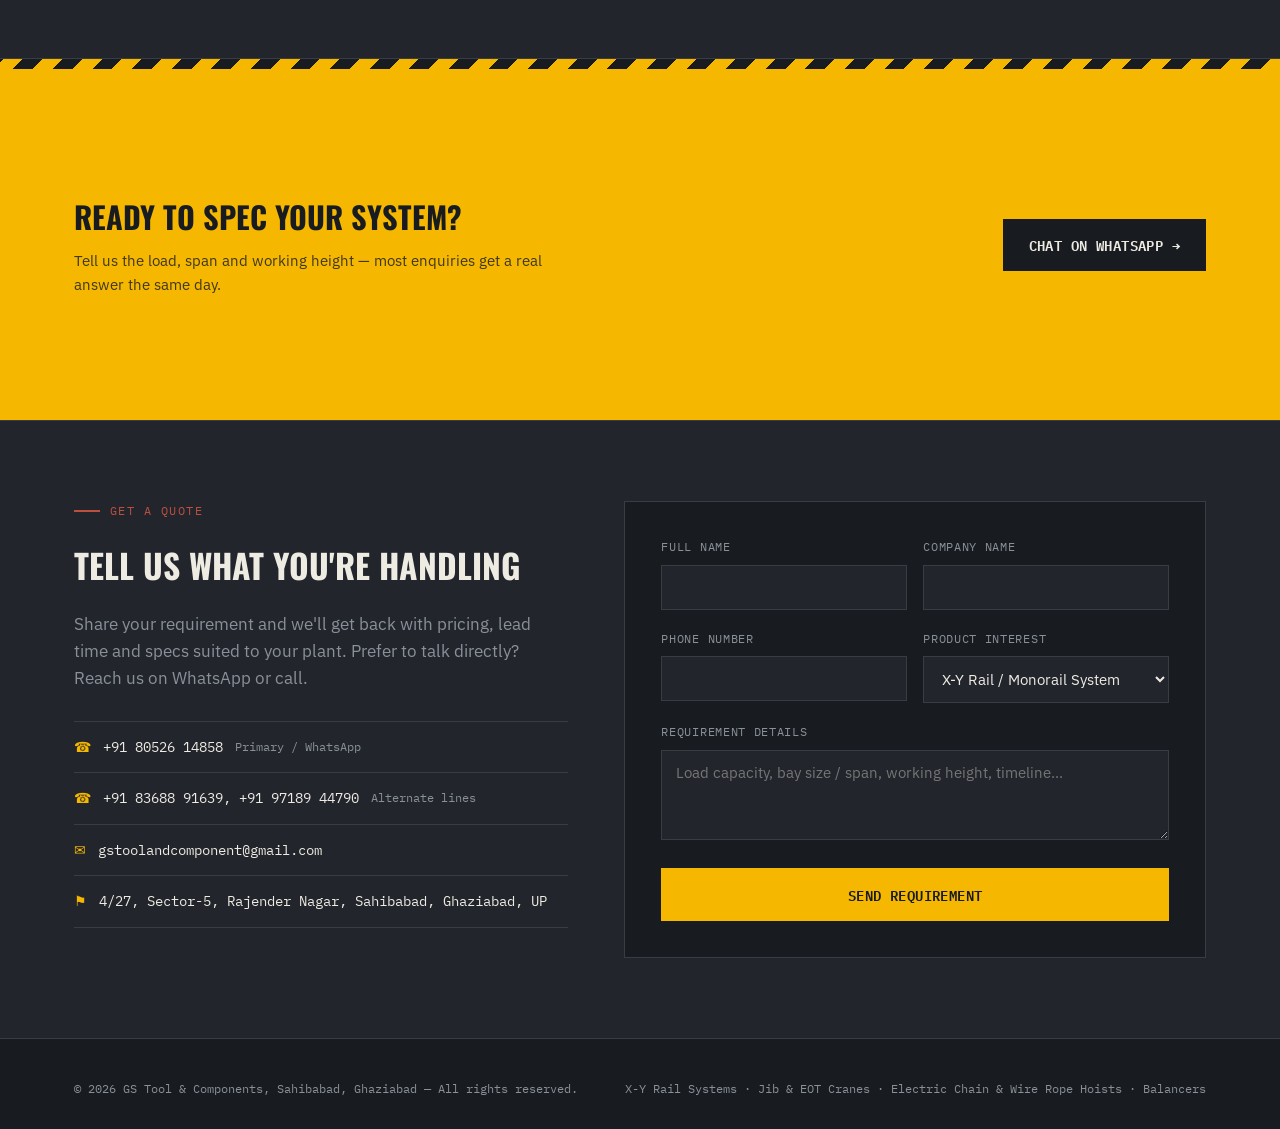
==== commit e0ac0b97: "Add Precision Components & Fabrication page covering the broader IndiaMART product range New page (p" ====
--- a/index.html
+++ b/index.html
@@ -39,7 +39,11 @@
     { "@type": "Offer", "itemOffered": { "@type": "Product", "name": "EOT Crane" } },
     { "@type": "Offer", "itemOffered": { "@type": "Product", "name": "Electric Chain Hoist" } },
     { "@type": "Offer", "itemOffered": { "@type": "Product", "name": "Wire Rope Hoist" } },
-    { "@type": "Offer", "itemOffered": { "@type": "Product", "name": "Air & Spring Balancers" } }
+    { "@type": "Offer", "itemOffered": { "@type": "Product", "name": "Air & Spring Balancers" } },
+    { "@type": "Offer", "itemOffered": { "@type": "Product", "name": "Moulding Dies" } },
+    { "@type": "Offer", "itemOffered": { "@type": "Product", "name": "Hydraulic Press Machines" } },
+    { "@type": "Offer", "itemOffered": { "@type": "Product", "name": "Industrial Shafts & Rollers" } },
+    { "@type": "Offer", "itemOffered": { "@type": "Product", "name": "Cast Iron Junction Boxes" } }
   ]
 }
 </script>
@@ -55,6 +59,7 @@
       <a href="products/eot-crane.html">EOT Cranes</a>
       <a href="products/electric-chain-hoist.html">Hoists</a>
       <a href="#installations">Installations</a>
+      <a href="products/precision-components.html">Other Products</a>
     </nav>
         <button class="nav-toggle" id="navToggle" aria-label="Toggle menu" aria-expanded="false" aria-controls="siteNav">
       <span></span><span></span><span></span>
@@ -213,6 +218,19 @@
         <li><span class="why-num">03</span><div><strong>Built to Your Bay</strong><span>Load, working area and working height engineered to your actual floor plan — not a fixed catalog size.</span></div></li>
       </ul>
     </div>
+  </div>
+</section>
+
+<section style="background:var(--graphite-panel); border-top:1px solid var(--hairline); border-bottom:1px solid var(--hairline);">
+  <div class="wrap">
+    <div class="section-head">
+      <div>
+        <h2>Also From Our Facility</h2>
+        <p>The same in-house design and machining capability, applied beyond material handling.</p>
+      </div>
+    </div>
+    <p style="color:var(--steel-gray-mid); max-width:640px; margin-bottom:20px;">Alongside X-Y rail systems, cranes and hoists, we also manufacture moulding dies, hydraulic press machines, industrial shafts &amp; rollers, cast iron junction boxes, and precision hex bolts &amp; waterjet spare parts.</p>
+    <a href="products/precision-components.html" class="btn-primary" style="display:inline-block;">View Precision Components →</a>
   </div>
 </section>
 
@@ -268,6 +286,7 @@
                 <option>Wire Rope Hoist</option>
                 <option>Air Hoist</option>
                 <option>Air / Spring Balancer</option>
+                <option>Precision Components / Fabrication</option>
                 <option>Other</option>
               </select>
             </div>
@@ -278,13 +297,6 @@
           </div>
           <button type="submit" class="form-submit">Send Requirement</button>
         </form>
-
-        <div class="thank-you" id="thankYou">
-          <div class="check">✓</div>
-          <h4>Requirement Received</h4>
-          <p>Thanks — we've noted your requirement. Tap below to also send it on WhatsApp for the fastest response.</p>
-          <a href="#" id="waFollowUp" class="wa-btn" target="_blank" rel="noopener">↗ Continue on WhatsApp</a>
-        </div>
       </div>
     </div>
   </div>
@@ -302,5 +314,6 @@
 </a>
 
 <script src="js/main.js"></script>
+<!-- Cloudflare Web Analytics --><script type="module" src="https://static.cloudflareinsights.com/beacon.min.js" data-cf-beacon='{"token": "b29824c416db455db9053b5b14a09f09"}'></script><!-- End Cloudflare Web Analytics -->
 </body>
 </html>
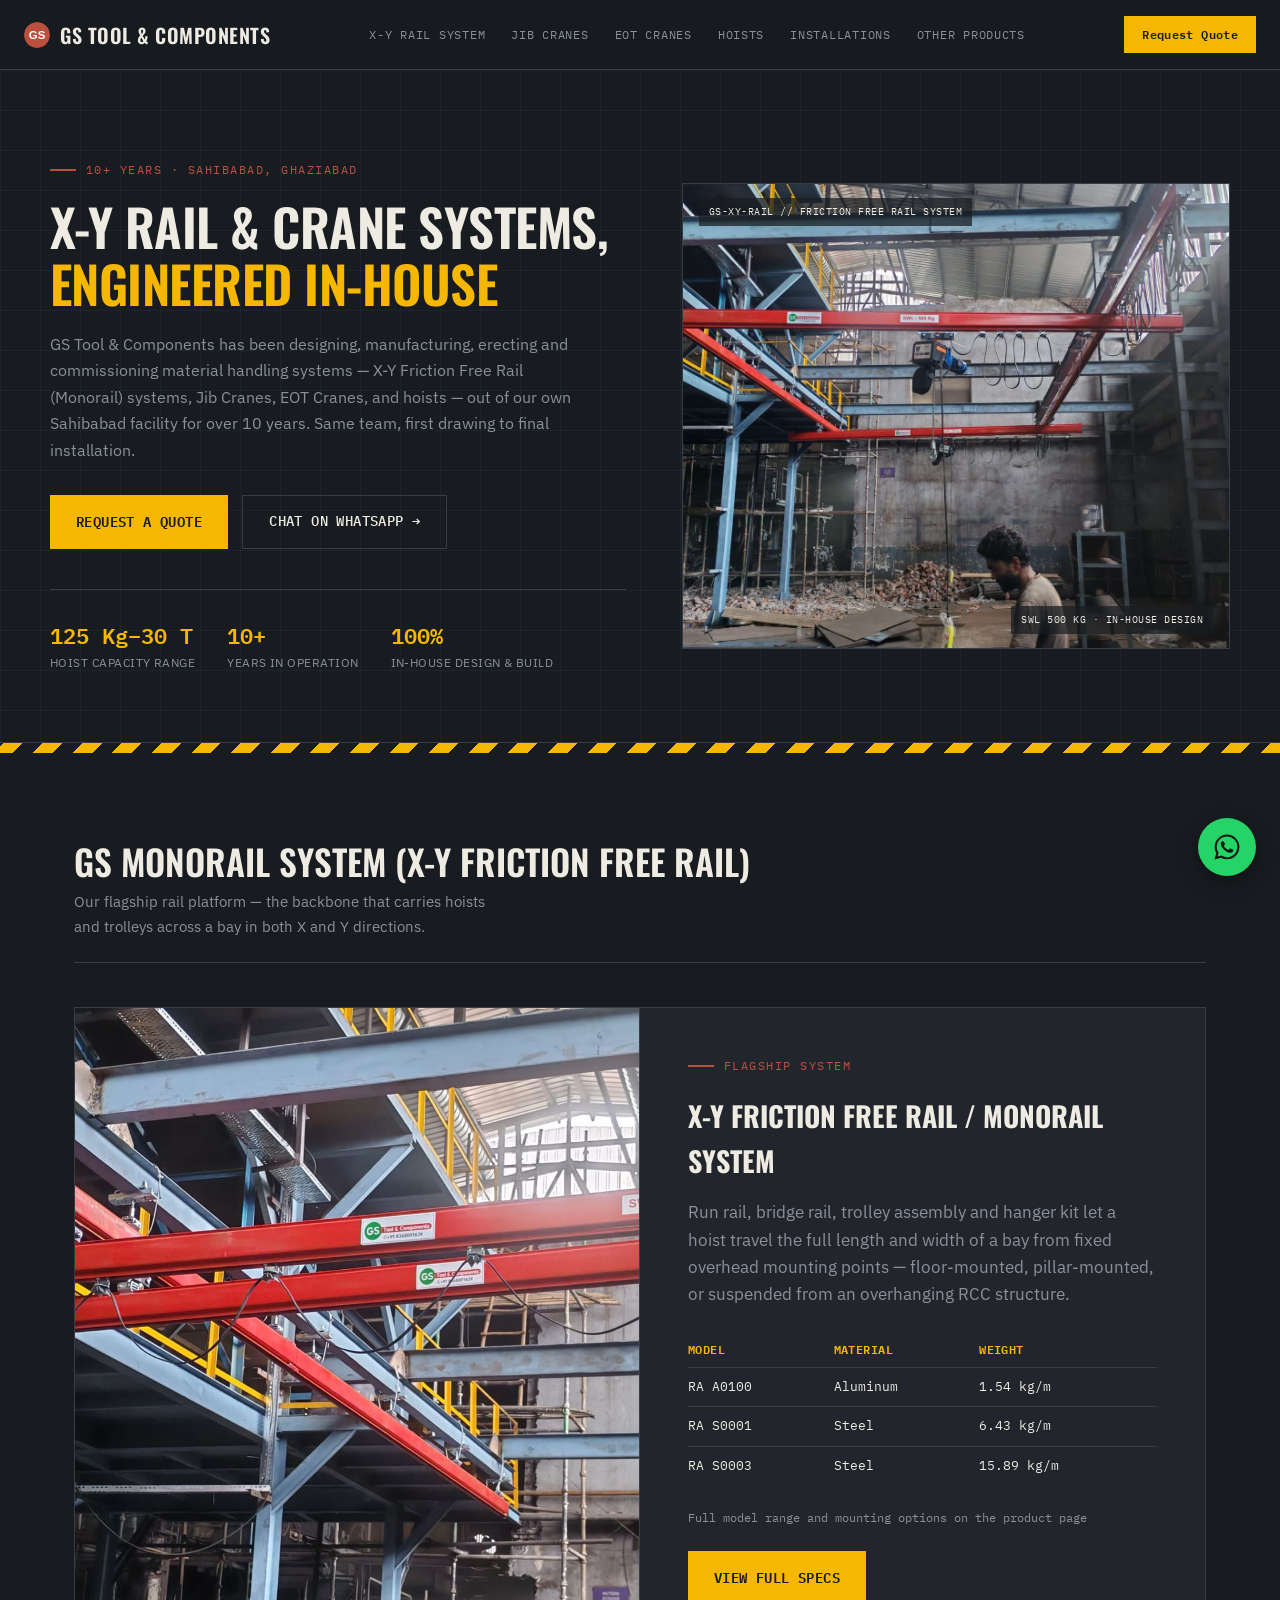
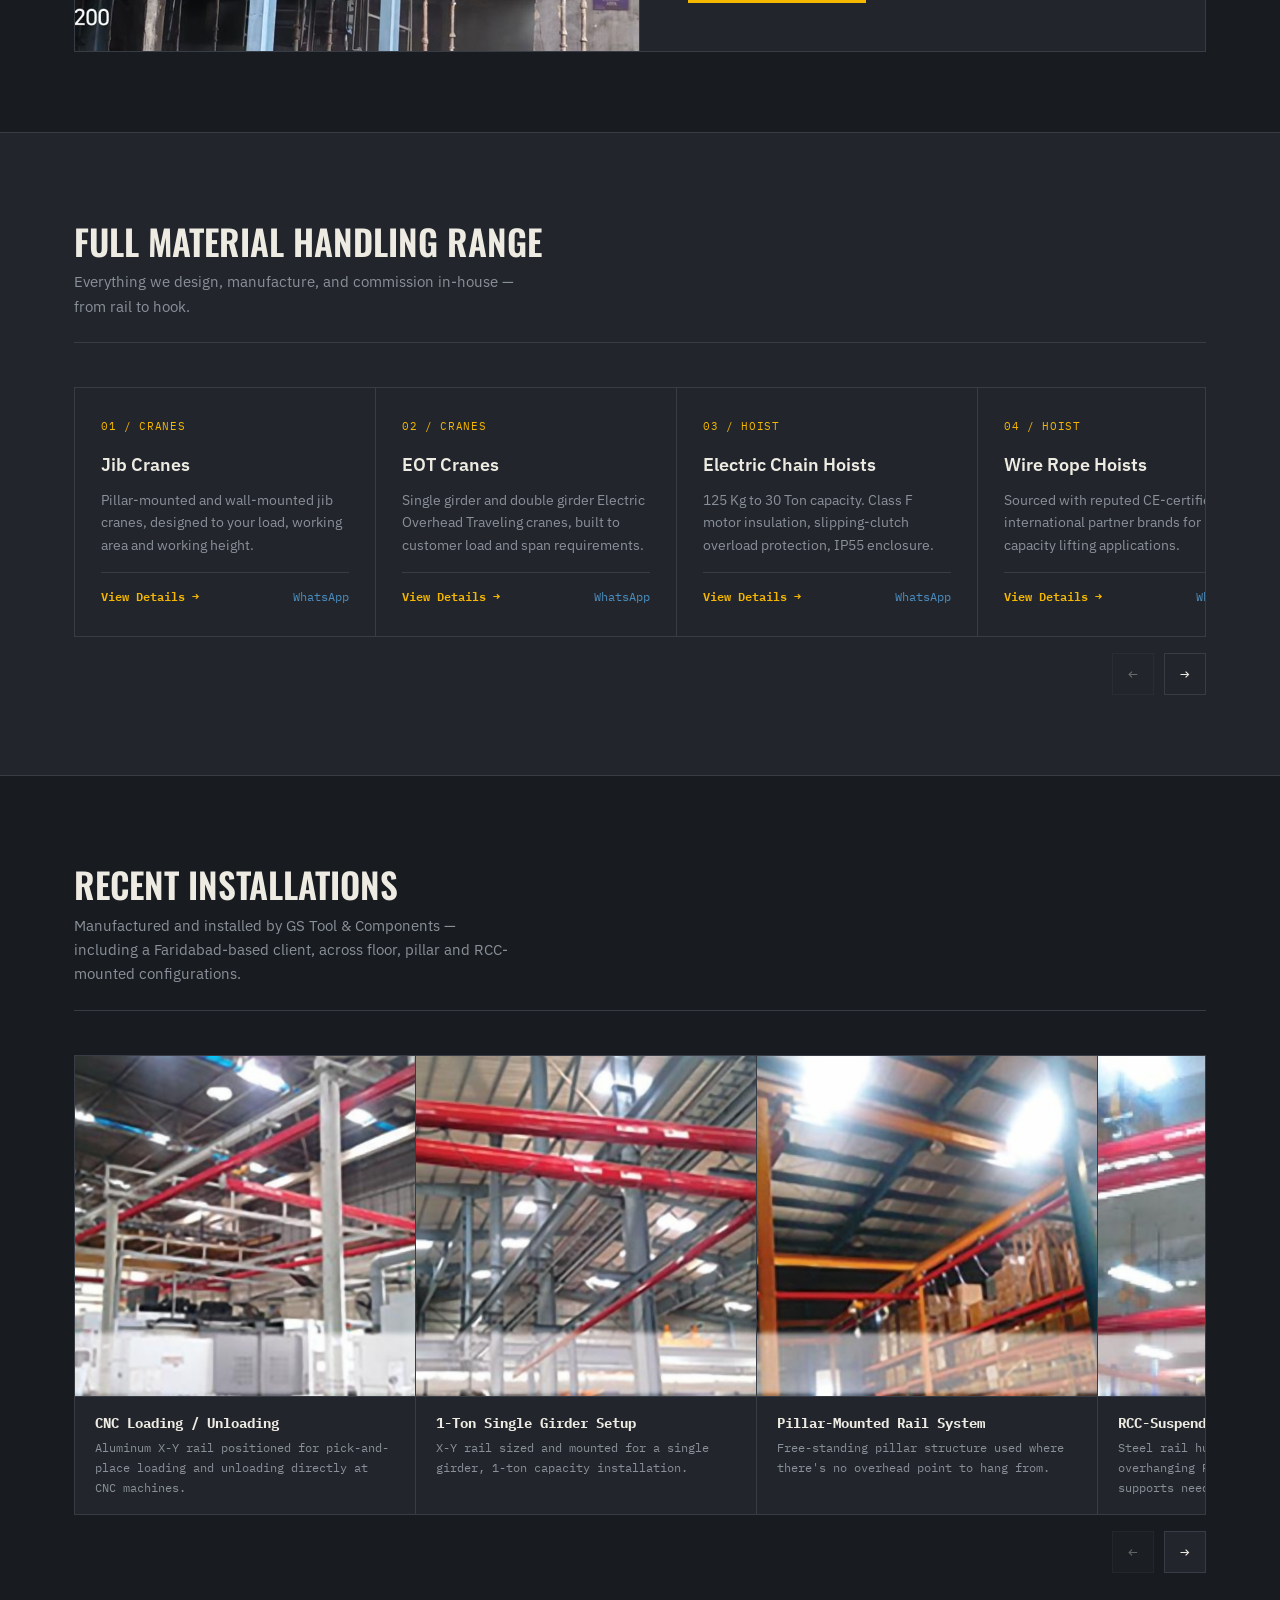
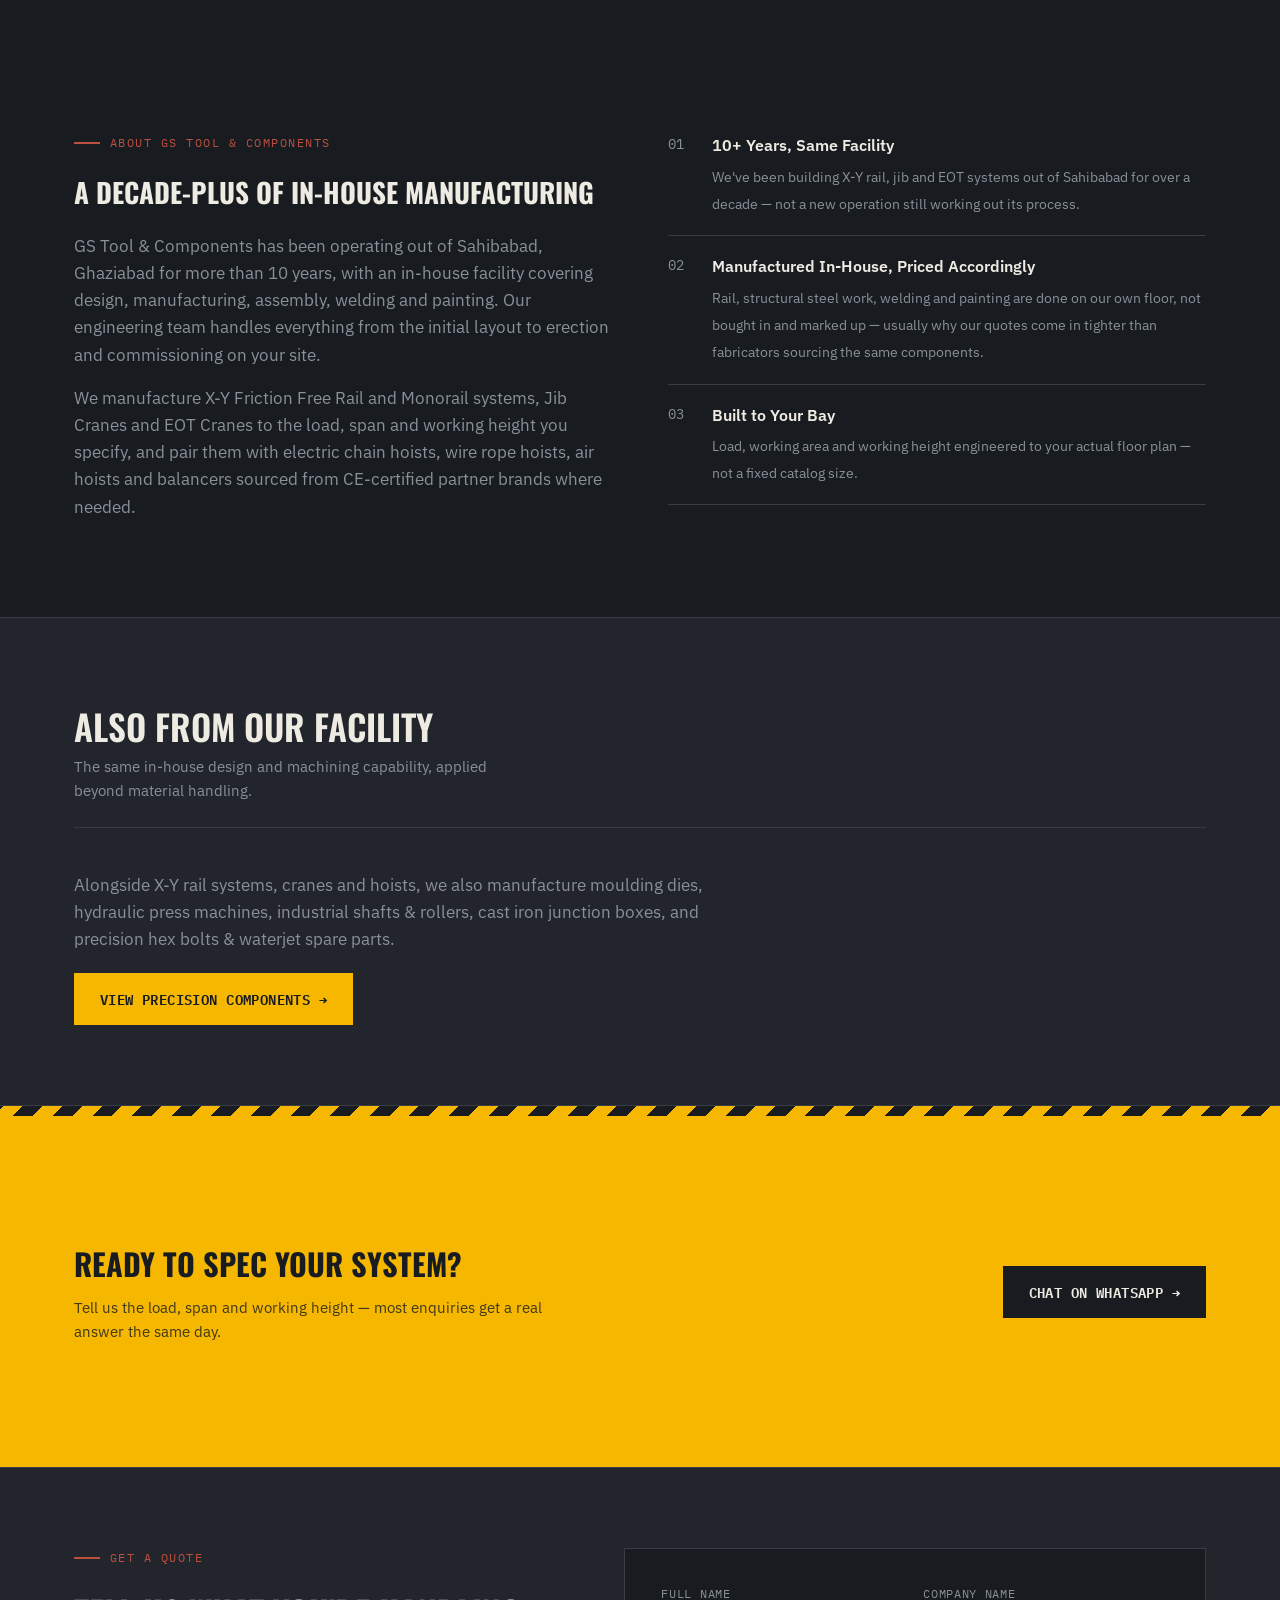
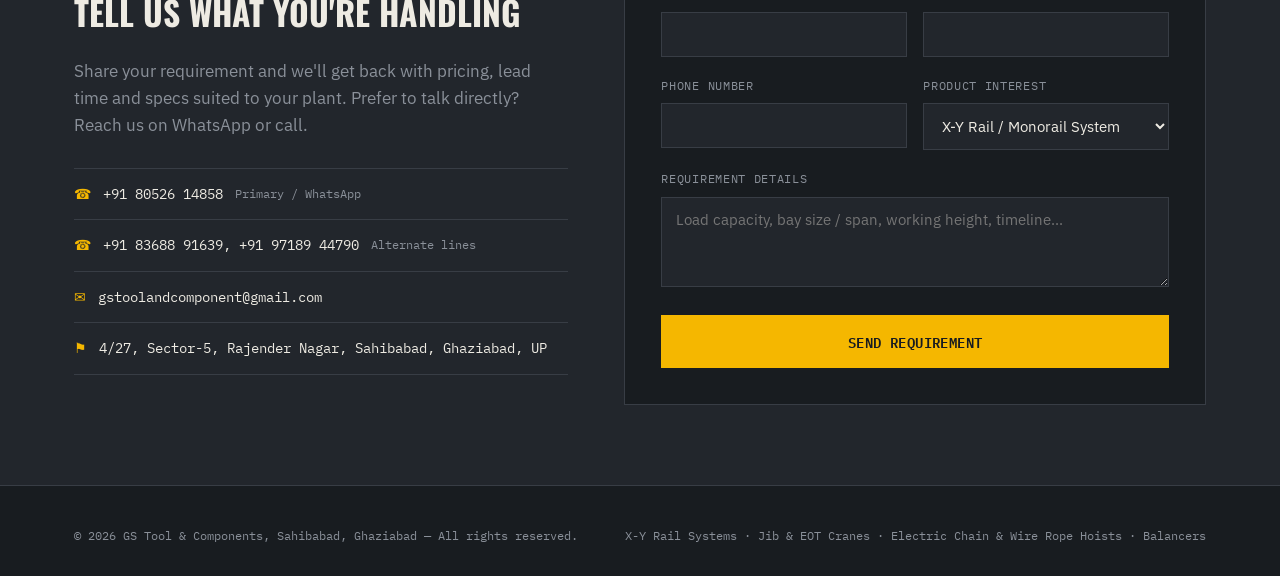
==== commit d6d2fa8b: "Convert homepage product range and installations gallery to carousels" ====
--- a/index.html
+++ b/index.html
@@ -133,42 +133,48 @@
         <p>Everything we design, manufacture, and commission in-house — from rail to hook.</p>
       </div>
     </div>
-    <div class="products-grid">
-      <div class="product-card">
-        <span class="product-index">01 / CRANES</span>
-        <h4>Jib Cranes</h4>
-        <p>Pillar-mounted and wall-mounted jib cranes, designed to your load, working area and working height.</p>
-        <div class="product-card-links"><a class="view-details" href="products/jib-crane.html">View Details →</a><a href="https://wa.me/918052614858?text=Hi%2C%20I%27d%20like%20a%20quote%20for%20a%20Jib%20Crane." target="_blank" rel="noopener">WhatsApp</a></div>
-      </div>
-      <div class="product-card">
-        <span class="product-index">02 / CRANES</span>
-        <h4>EOT Cranes</h4>
-        <p>Single girder and double girder Electric Overhead Traveling cranes, built to customer load and span requirements.</p>
-        <div class="product-card-links"><a class="view-details" href="products/eot-crane.html">View Details →</a><a href="https://wa.me/918052614858?text=Hi%2C%20I%27d%20like%20a%20quote%20for%20an%20EOT%20Crane." target="_blank" rel="noopener">WhatsApp</a></div>
-      </div>
-      <div class="product-card">
-        <span class="product-index">03 / HOIST</span>
-        <h4>Electric Chain Hoists</h4>
-        <p>125 Kg to 30 Ton capacity. Class F motor insulation, slipping-clutch overload protection, IP55 enclosure.</p>
-        <div class="product-card-links"><a class="view-details" href="products/electric-chain-hoist.html">View Details →</a><a href="https://wa.me/918052614858?text=Hi%2C%20I%27d%20like%20a%20quote%20for%20an%20Electric%20Chain%20Hoist." target="_blank" rel="noopener">WhatsApp</a></div>
-      </div>
-      <div class="product-card">
-        <span class="product-index">04 / HOIST</span>
-        <h4>Wire Rope Hoists</h4>
-        <p>Sourced with reputed CE-certified international partner brands for higher-capacity lifting applications.</p>
-        <div class="product-card-links"><a class="view-details" href="products/wire-rope-hoist.html">View Details →</a><a href="https://wa.me/918052614858?text=Hi%2C%20I%27d%20like%20a%20quote%20for%20a%20Wire%20Rope%20Hoist." target="_blank" rel="noopener">WhatsApp</a></div>
-      </div>
-      <div class="product-card">
-        <span class="product-index">05 / HOIST</span>
-        <h4>Air Hoists</h4>
-        <p>Pneumatic hoisting for hazardous or wash-down areas where electric hoists aren't suitable.</p>
-        <div class="product-card-links"><a class="view-details" href="products/air-hoist.html">View Details →</a><a href="https://wa.me/918052614858?text=Hi%2C%20I%27d%20like%20a%20quote%20for%20an%20Air%20Hoist." target="_blank" rel="noopener">WhatsApp</a></div>
-      </div>
-      <div class="product-card">
-        <span class="product-index">06 / ERGONOMICS</span>
-        <h4>Air &amp; Spring Balancers</h4>
-        <p>Zero-gravity air balancers (50–270 Kg) and spring balancers — tool hose, air tool reel, torque reel, and more.</p>
-        <div class="product-card-links"><a class="view-details" href="products/balancers.html">View Details →</a><a href="https://wa.me/918052614858?text=Hi%2C%20I%27d%20like%20a%20quote%20for%20Air%20/%20Spring%20Balancers." target="_blank" rel="noopener">WhatsApp</a></div>
+    <div class="carousel">
+      <div class="carousel-track" id="productsTrack">
+        <div class="product-card">
+          <span class="product-index">01 / CRANES</span>
+          <h4>Jib Cranes</h4>
+          <p>Pillar-mounted and wall-mounted jib cranes, designed to your load, working area and working height.</p>
+          <div class="product-card-links"><a class="view-details" href="products/jib-crane.html">View Details →</a><a href="https://wa.me/918052614858?text=Hi%2C%20I%27d%20like%20a%20quote%20for%20a%20Jib%20Crane." target="_blank" rel="noopener">WhatsApp</a></div>
+        </div>
+        <div class="product-card">
+          <span class="product-index">02 / CRANES</span>
+          <h4>EOT Cranes</h4>
+          <p>Single girder and double girder Electric Overhead Traveling cranes, built to customer load and span requirements.</p>
+          <div class="product-card-links"><a class="view-details" href="products/eot-crane.html">View Details →</a><a href="https://wa.me/918052614858?text=Hi%2C%20I%27d%20like%20a%20quote%20for%20an%20EOT%20Crane." target="_blank" rel="noopener">WhatsApp</a></div>
+        </div>
+        <div class="product-card">
+          <span class="product-index">03 / HOIST</span>
+          <h4>Electric Chain Hoists</h4>
+          <p>125 Kg to 30 Ton capacity. Class F motor insulation, slipping-clutch overload protection, IP55 enclosure.</p>
+          <div class="product-card-links"><a class="view-details" href="products/electric-chain-hoist.html">View Details →</a><a href="https://wa.me/918052614858?text=Hi%2C%20I%27d%20like%20a%20quote%20for%20an%20Electric%20Chain%20Hoist." target="_blank" rel="noopener">WhatsApp</a></div>
+        </div>
+        <div class="product-card">
+          <span class="product-index">04 / HOIST</span>
+          <h4>Wire Rope Hoists</h4>
+          <p>Sourced with reputed CE-certified international partner brands for higher-capacity lifting applications.</p>
+          <div class="product-card-links"><a class="view-details" href="products/wire-rope-hoist.html">View Details →</a><a href="https://wa.me/918052614858?text=Hi%2C%20I%27d%20like%20a%20quote%20for%20a%20Wire%20Rope%20Hoist." target="_blank" rel="noopener">WhatsApp</a></div>
+        </div>
+        <div class="product-card">
+          <span class="product-index">05 / HOIST</span>
+          <h4>Air Hoists</h4>
+          <p>Pneumatic hoisting for hazardous or wash-down areas where electric hoists aren't suitable.</p>
+          <div class="product-card-links"><a class="view-details" href="products/air-hoist.html">View Details →</a><a href="https://wa.me/918052614858?text=Hi%2C%20I%27d%20like%20a%20quote%20for%20an%20Air%20Hoist." target="_blank" rel="noopener">WhatsApp</a></div>
+        </div>
+        <div class="product-card">
+          <span class="product-index">06 / ERGONOMICS</span>
+          <h4>Air &amp; Spring Balancers</h4>
+          <p>Zero-gravity air balancers (50–270 Kg) and spring balancers — tool hose, air tool reel, torque reel, and more.</p>
+          <div class="product-card-links"><a class="view-details" href="products/balancers.html">View Details →</a><a href="https://wa.me/918052614858?text=Hi%2C%20I%27d%20like%20a%20quote%20for%20Air%20/%20Spring%20Balancers." target="_blank" rel="noopener">WhatsApp</a></div>
+        </div>
+      </div>
+      <div class="carousel-nav">
+        <button class="carousel-btn" id="productsPrev" aria-label="Previous products" type="button">←</button>
+        <button class="carousel-btn" id="productsNext" aria-label="Next products" type="button">→</button>
       </div>
     </div>
   </div>
@@ -182,22 +188,28 @@
         <p>Manufactured and installed by GS Tool &amp; Components — including a Faridabad-based client, across floor, pillar and RCC-mounted configurations.</p>
       </div>
     </div>
-    <div class="gallery-grid">
-      <div class="gallery-item">
-        <img src="images/installation-03-cnc-loading.jpg" alt="GS Tool & Components X-Y aluminum rail system for loading and unloading on CNC machines" loading="lazy">
-        <div class="gallery-caption"><strong>CNC Loading / Unloading</strong>Aluminum X-Y rail positioned for pick-and-place loading and unloading directly at CNC machines.</div>
-      </div>
-      <div class="gallery-item">
-        <img src="images/installation-06-single-girder.jpg" alt="X-Y rail system for a 1 ton single girder installation" loading="lazy">
-        <div class="gallery-caption"><strong>1-Ton Single Girder Setup</strong>X-Y rail sized and mounted for a single girder, 1-ton capacity installation.</div>
-      </div>
-      <div class="gallery-item">
-        <img src="images/installation-04-pillar-mounted.jpg" alt="X-Y rail system on a pillar-mounted structure" loading="lazy">
-        <div class="gallery-caption"><strong>Pillar-Mounted Rail System</strong>Free-standing pillar structure used where there's no overhead point to hang from.</div>
-      </div>
-      <div class="gallery-item">
-        <img src="images/installation-05-rcc-mounted.jpg" alt="X-Y steel rail system suspended from an overhanging RCC structure" loading="lazy">
-        <div class="gallery-caption"><strong>RCC-Suspended Rail System</strong>Steel rail hung directly from an overhanging RCC structure — no floor supports needed.</div>
+    <div class="carousel">
+      <div class="carousel-track" id="galleryTrack">
+        <div class="gallery-item">
+          <img src="images/installation-03-cnc-loading.jpg" alt="GS Tool & Components X-Y aluminum rail system for loading and unloading on CNC machines" loading="lazy">
+          <div class="gallery-caption"><strong>CNC Loading / Unloading</strong>Aluminum X-Y rail positioned for pick-and-place loading and unloading directly at CNC machines.</div>
+        </div>
+        <div class="gallery-item">
+          <img src="images/installation-06-single-girder.jpg" alt="X-Y rail system for a 1 ton single girder installation" loading="lazy">
+          <div class="gallery-caption"><strong>1-Ton Single Girder Setup</strong>X-Y rail sized and mounted for a single girder, 1-ton capacity installation.</div>
+        </div>
+        <div class="gallery-item">
+          <img src="images/installation-04-pillar-mounted.jpg" alt="X-Y rail system on a pillar-mounted structure" loading="lazy">
+          <div class="gallery-caption"><strong>Pillar-Mounted Rail System</strong>Free-standing pillar structure used where there's no overhead point to hang from.</div>
+        </div>
+        <div class="gallery-item">
+          <img src="images/installation-05-rcc-mounted.jpg" alt="X-Y steel rail system suspended from an overhanging RCC structure" loading="lazy">
+          <div class="gallery-caption"><strong>RCC-Suspended Rail System</strong>Steel rail hung directly from an overhanging RCC structure — no floor supports needed.</div>
+        </div>
+      </div>
+      <div class="carousel-nav">
+        <button class="carousel-btn" id="galleryPrev" aria-label="Previous installations" type="button">←</button>
+        <button class="carousel-btn" id="galleryNext" aria-label="Next installations" type="button">→</button>
       </div>
     </div>
   </div>
--- a/css/style.css
+++ b/css/style.css
@@ -452,6 +452,34 @@
   border-top:1px solid var(--hairline);
 }
 .gallery-caption strong{color:var(--warm-white); display:block; margin-bottom:4px; font-size:0.85rem;}
+
+.carousel{position:relative;}
+.carousel-track{
+  display:flex;
+  gap:1px;
+  background:var(--hairline);
+  border:1px solid var(--hairline);
+  overflow-x:auto;
+  scroll-snap-type:x mandatory;
+  scrollbar-width:none;
+  -ms-overflow-style:none;
+}
+.carousel-track::-webkit-scrollbar{display:none;}
+.carousel-track .product-card{flex:0 0 300px; scroll-snap-align:start;}
+.carousel-track .gallery-item{flex:0 0 340px; scroll-snap-align:start;}
+.carousel-nav{display:flex; justify-content:flex-end; gap:10px; margin-top:16px;}
+.carousel-btn{
+  width:42px; height:42px;
+  border:1px solid var(--hairline);
+  background:var(--graphite-panel);
+  color:var(--warm-white);
+  font-family:var(--font-mono);
+  font-size:1rem;
+  cursor:pointer;
+  transition:background 0.2s, opacity 0.2s;
+}
+.carousel-btn:hover{background:var(--graphite-panel-2);}
+.carousel-btn:disabled{opacity:0.35; cursor:default;}
 
 .about-grid{
   display:grid;
@@ -656,11 +684,15 @@
   .gallery-grid{grid-template-columns:1fr;}
   .variant-grid{grid-template-columns:1fr;}
   .related-grid{grid-template-columns:1fr;}
+  .carousel-track .product-card{flex-basis:260px;}
+  .carousel-track .gallery-item{flex-basis:280px;}
 }
 @media (max-width:560px){
   .products-grid{grid-template-columns:1fr;}
   .form-two{grid-template-columns:1fr;}
   .hero-stats{flex-wrap:wrap; gap:20px;}
+  .carousel-track .product-card{flex-basis:82vw;}
+  .carousel-track .gallery-item{flex-basis:82vw;}
 }
 
 @media (prefers-reduced-motion: reduce){
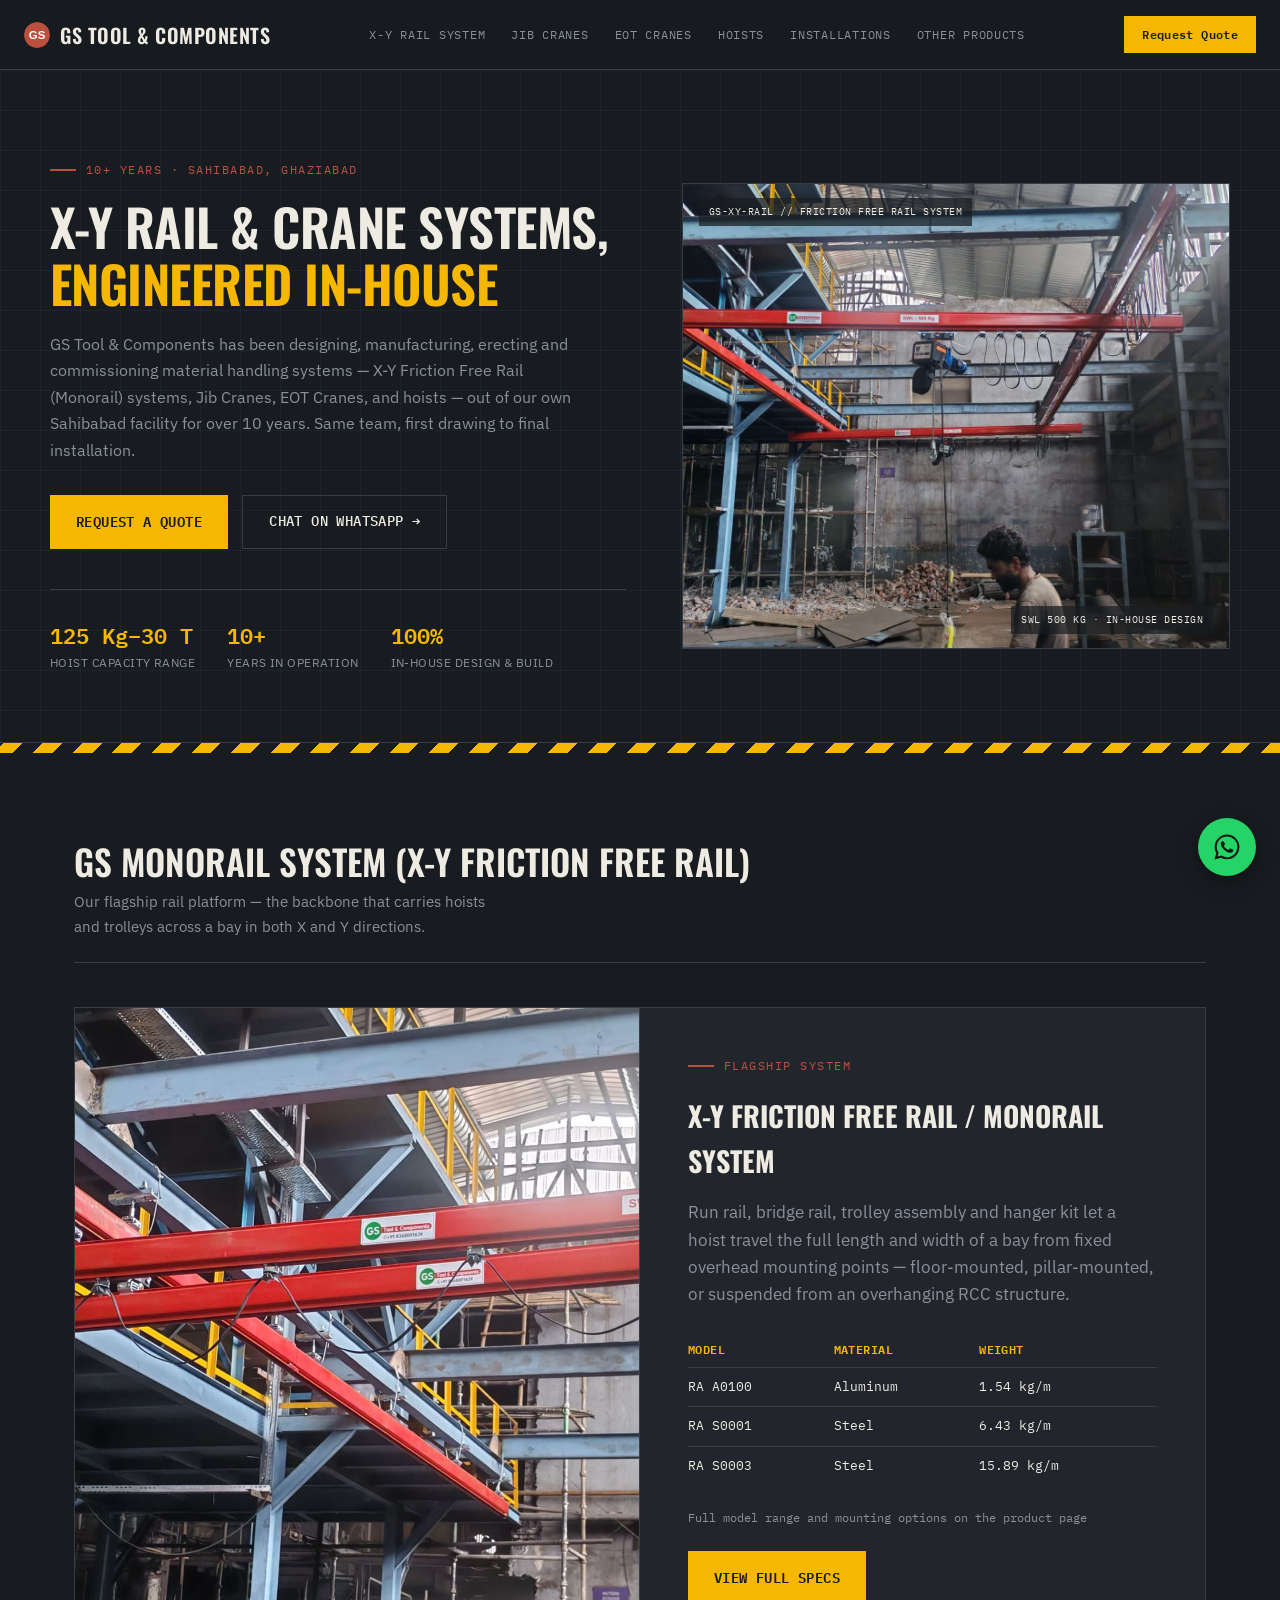
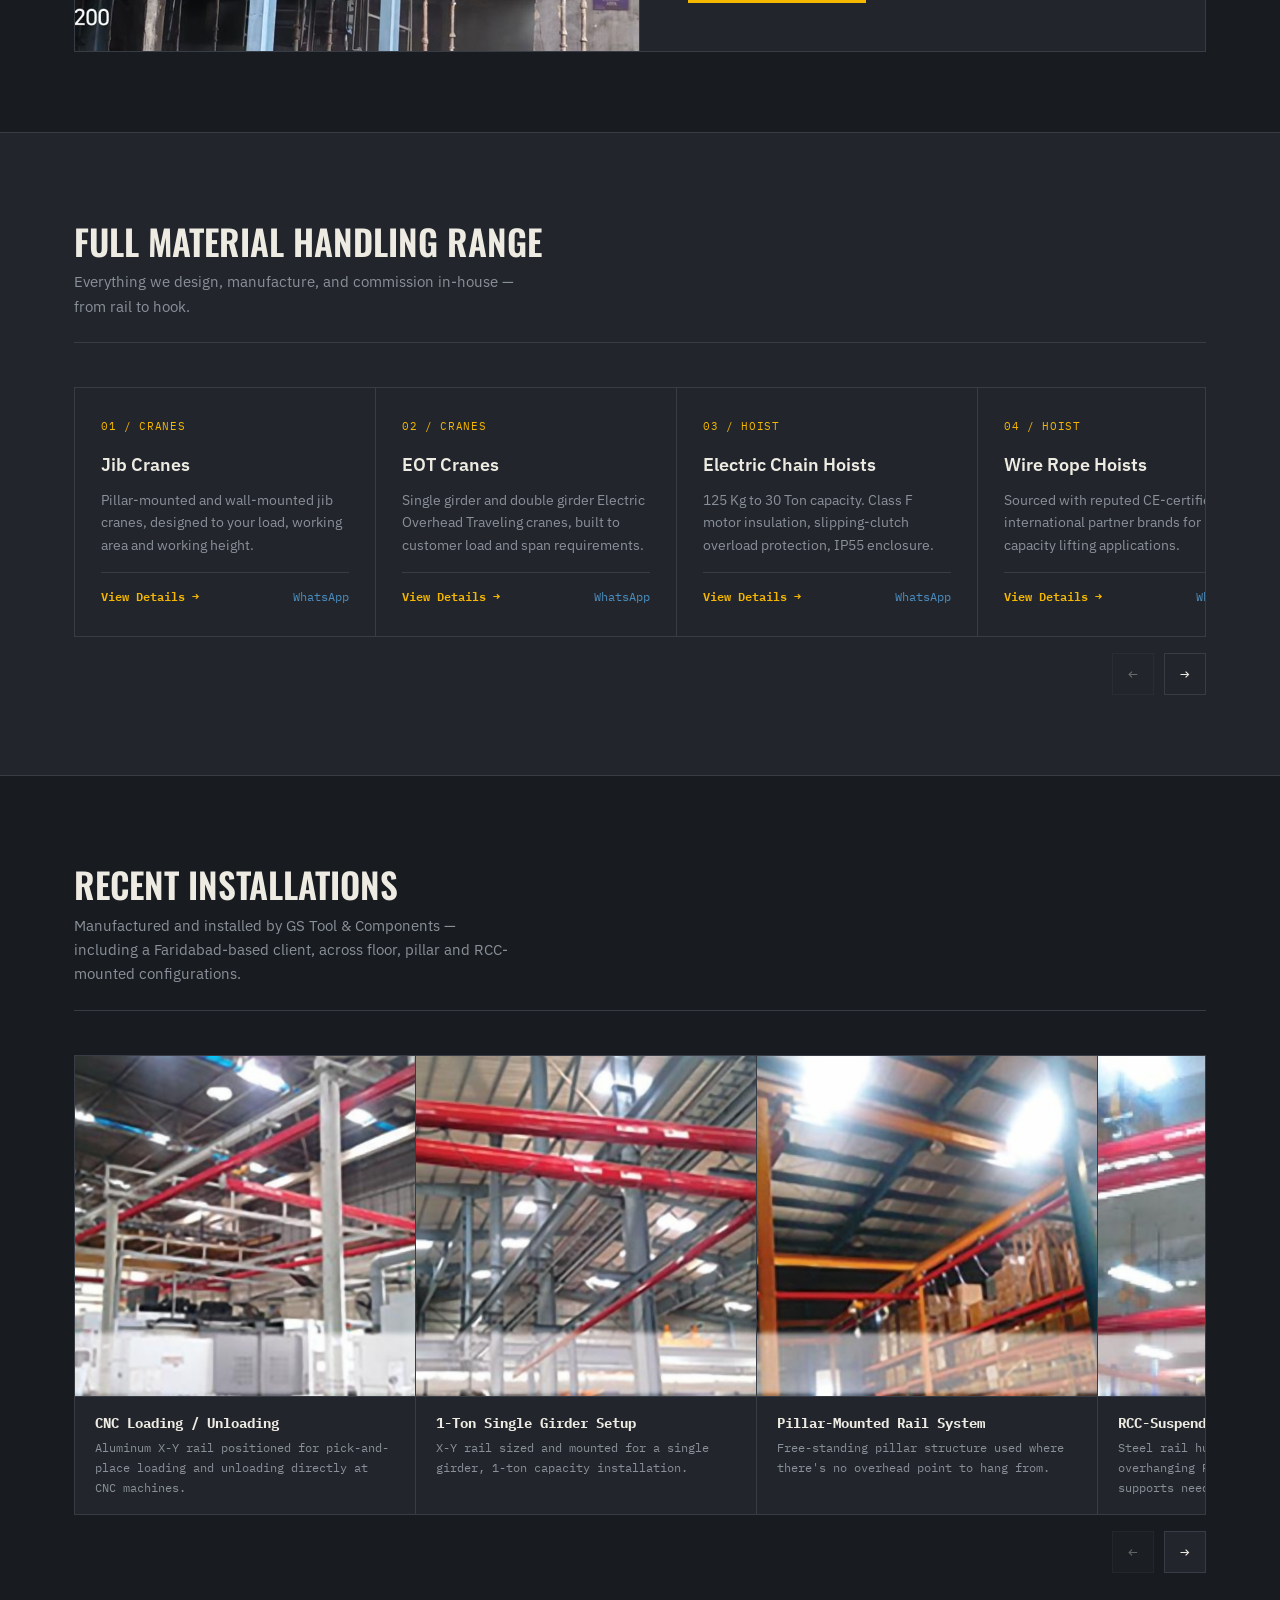
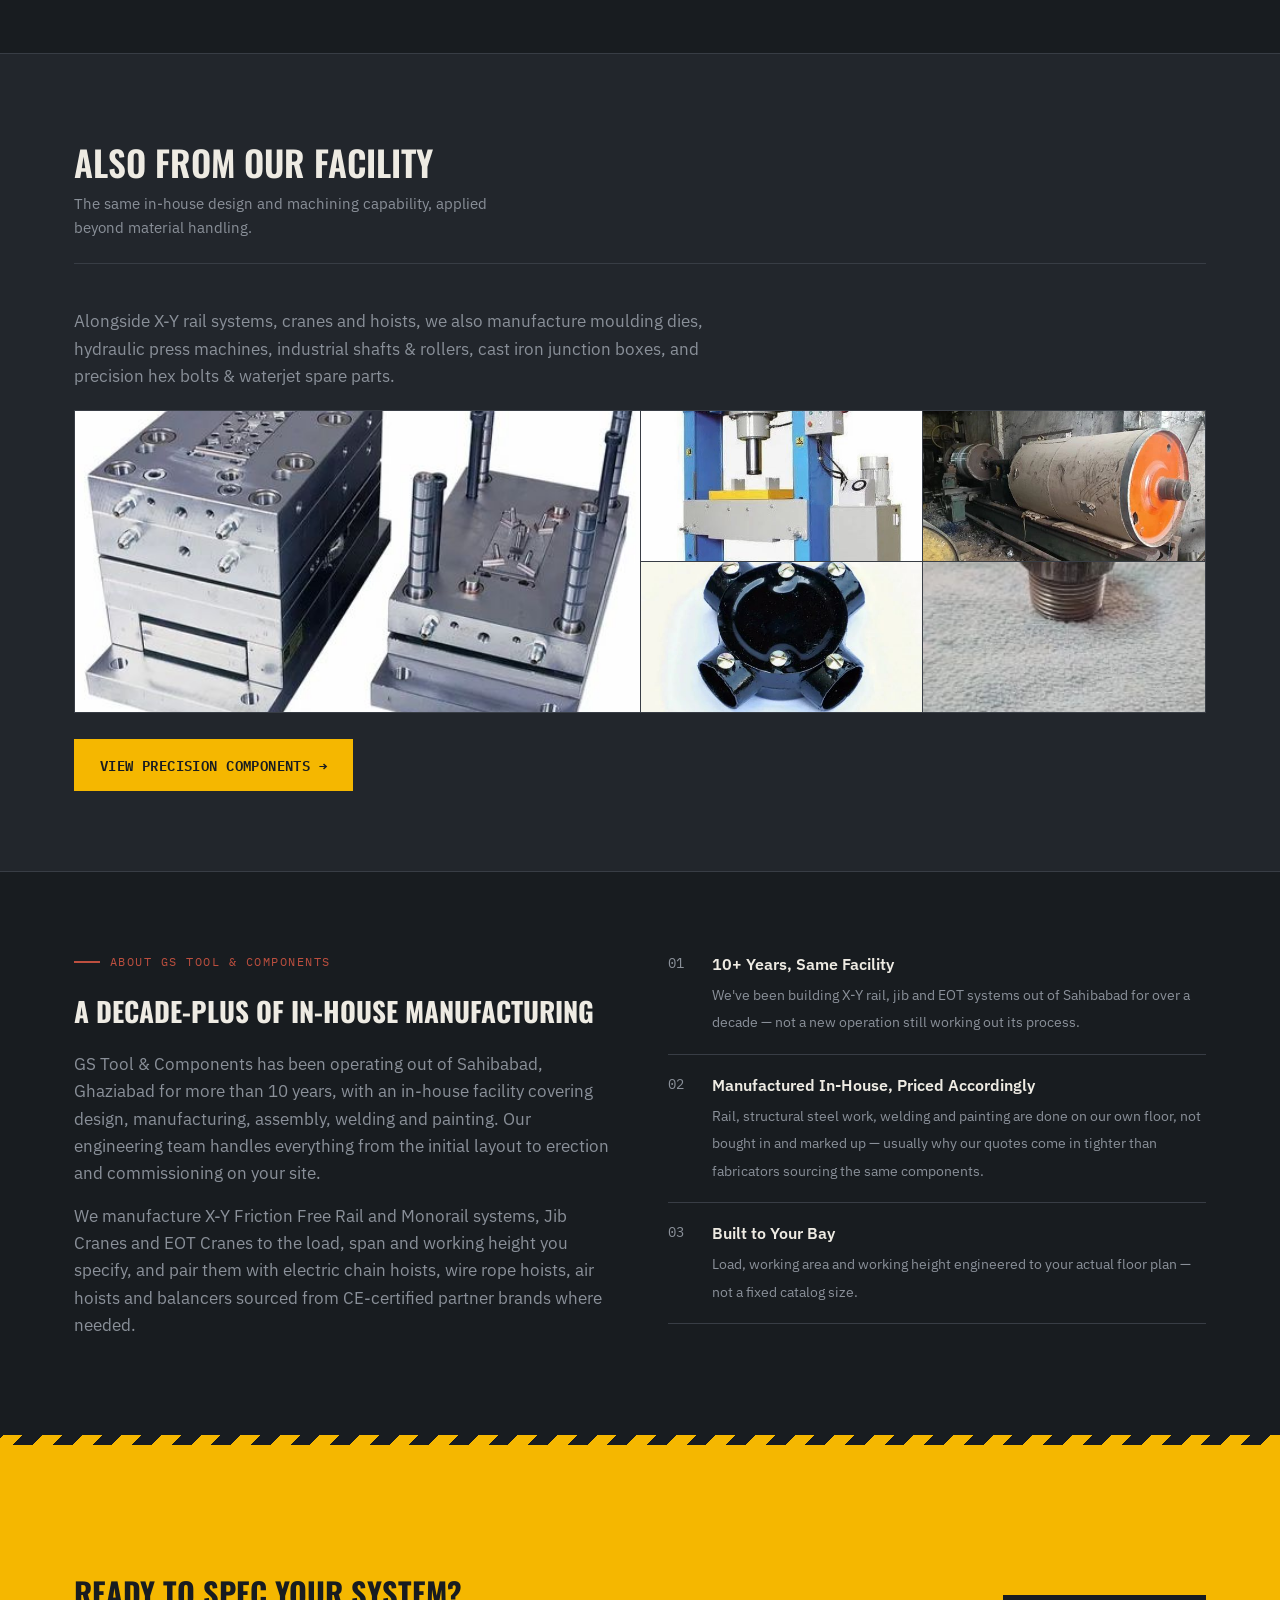
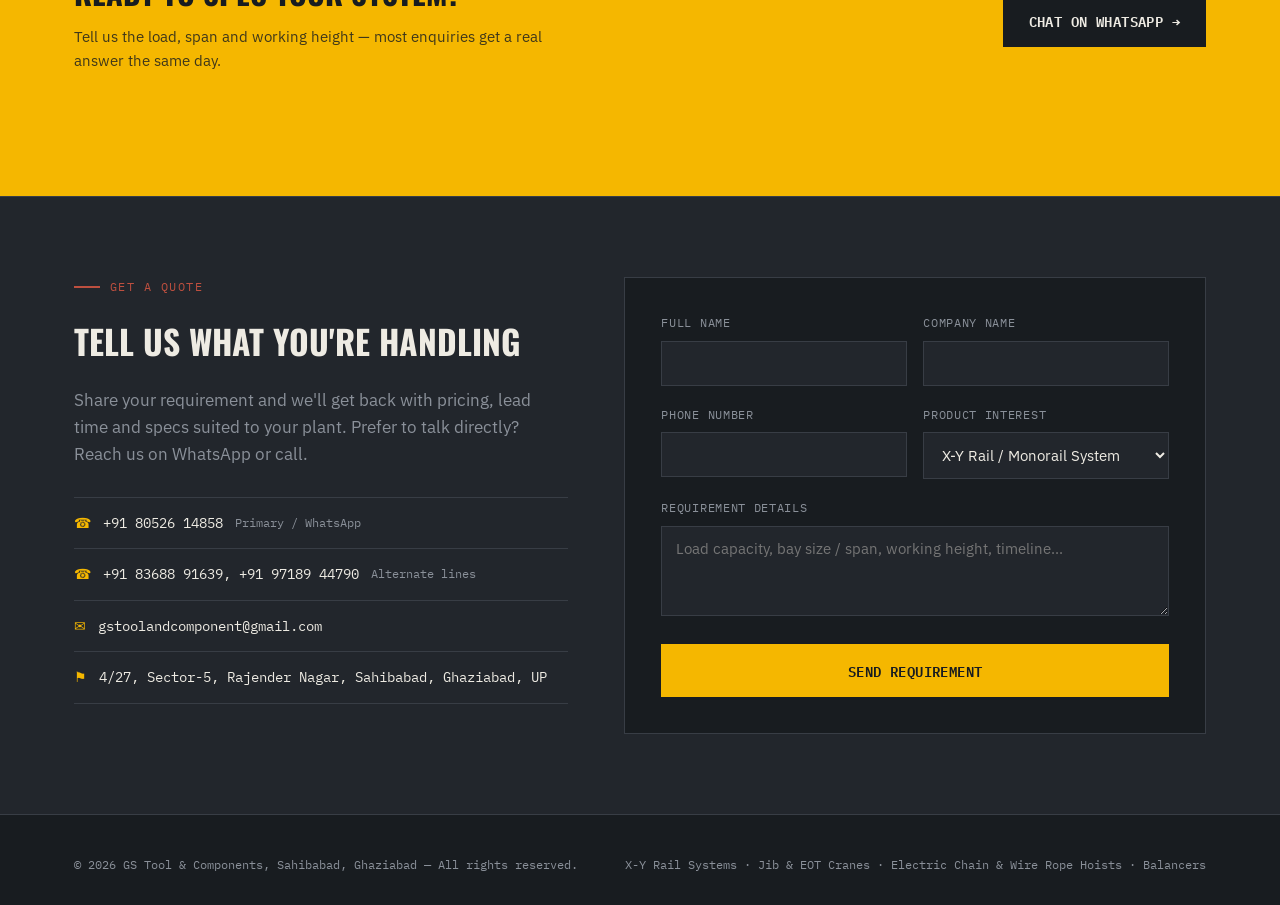
==== commit d80534cb: "Add carousel autoplay, move Other Products below installations with photo collage" ====
--- a/index.html
+++ b/index.html
@@ -215,6 +215,26 @@
   </div>
 </section>
 
+<section style="background:var(--graphite-panel); border-top:1px solid var(--hairline); border-bottom:1px solid var(--hairline);">
+  <div class="wrap">
+    <div class="section-head">
+      <div>
+        <h2>Also From Our Facility</h2>
+        <p>The same in-house design and machining capability, applied beyond material handling.</p>
+      </div>
+    </div>
+    <p style="color:var(--steel-gray-mid); max-width:640px; margin-bottom:20px;">Alongside X-Y rail systems, cranes and hoists, we also manufacture moulding dies, hydraulic press machines, industrial shafts &amp; rollers, cast iron junction boxes, and precision hex bolts &amp; waterjet spare parts.</p>
+    <div class="collage-grid">
+      <div class="collage-item collage-big"><img src="images/moulding-die-01.jpg" alt="Alloy steel plastic injection moulding die manufactured by GS Tool & Components" loading="lazy"></div>
+      <div class="collage-item"><img src="images/hydraulic-press-01.jpg" alt="Hydraulic press machine manufactured by GS Tool & Components" loading="lazy"></div>
+      <div class="collage-item"><img src="images/shaft-roller-01.jpg" alt="Industrial heavy duty shaft and roller manufactured by GS Tool & Components" loading="lazy"></div>
+      <div class="collage-item"><img src="images/junction-box-01.jpeg" alt="Cast iron junction box manufactured by GS Tool & Components" loading="lazy"></div>
+      <div class="collage-item"><img src="images/waterjet-part-01.jpeg" alt="Waterjet spare parts and hex bolts manufactured by GS Tool & Components" loading="lazy"></div>
+    </div>
+    <a href="products/precision-components.html" class="btn-primary" style="display:inline-block;">View Precision Components →</a>
+  </div>
+</section>
+
 <section id="about">
   <div class="wrap">
     <div class="about-grid">
@@ -230,19 +250,6 @@
         <li><span class="why-num">03</span><div><strong>Built to Your Bay</strong><span>Load, working area and working height engineered to your actual floor plan — not a fixed catalog size.</span></div></li>
       </ul>
     </div>
-  </div>
-</section>
-
-<section style="background:var(--graphite-panel); border-top:1px solid var(--hairline); border-bottom:1px solid var(--hairline);">
-  <div class="wrap">
-    <div class="section-head">
-      <div>
-        <h2>Also From Our Facility</h2>
-        <p>The same in-house design and machining capability, applied beyond material handling.</p>
-      </div>
-    </div>
-    <p style="color:var(--steel-gray-mid); max-width:640px; margin-bottom:20px;">Alongside X-Y rail systems, cranes and hoists, we also manufacture moulding dies, hydraulic press machines, industrial shafts &amp; rollers, cast iron junction boxes, and precision hex bolts &amp; waterjet spare parts.</p>
-    <a href="products/precision-components.html" class="btn-primary" style="display:inline-block;">View Precision Components →</a>
   </div>
 </section>
 
--- a/css/style.css
+++ b/css/style.css
@@ -480,6 +480,20 @@
 }
 .carousel-btn:hover{background:var(--graphite-panel-2);}
 .carousel-btn:disabled{opacity:0.35; cursor:default;}
+
+.collage-grid{
+  display:grid;
+  grid-template-columns:repeat(4, 1fr);
+  grid-auto-rows:150px;
+  gap:1px;
+  background:var(--hairline);
+  border:1px solid var(--hairline);
+  margin:0 0 26px;
+}
+.collage-item{overflow:hidden; background:var(--graphite-panel);}
+.collage-item img{width:100%; height:100%; object-fit:cover; display:block; transition:transform 0.35s ease;}
+.collage-item:hover img{transform:scale(1.06);}
+.collage-big{grid-column:span 2; grid-row:span 2;}
 
 .about-grid{
   display:grid;
@@ -686,6 +700,7 @@
   .related-grid{grid-template-columns:1fr;}
   .carousel-track .product-card{flex-basis:260px;}
   .carousel-track .gallery-item{flex-basis:280px;}
+  .collage-grid{grid-template-columns:repeat(2, 1fr); grid-auto-rows:130px;}
 }
 @media (max-width:560px){
   .products-grid{grid-template-columns:1fr;}
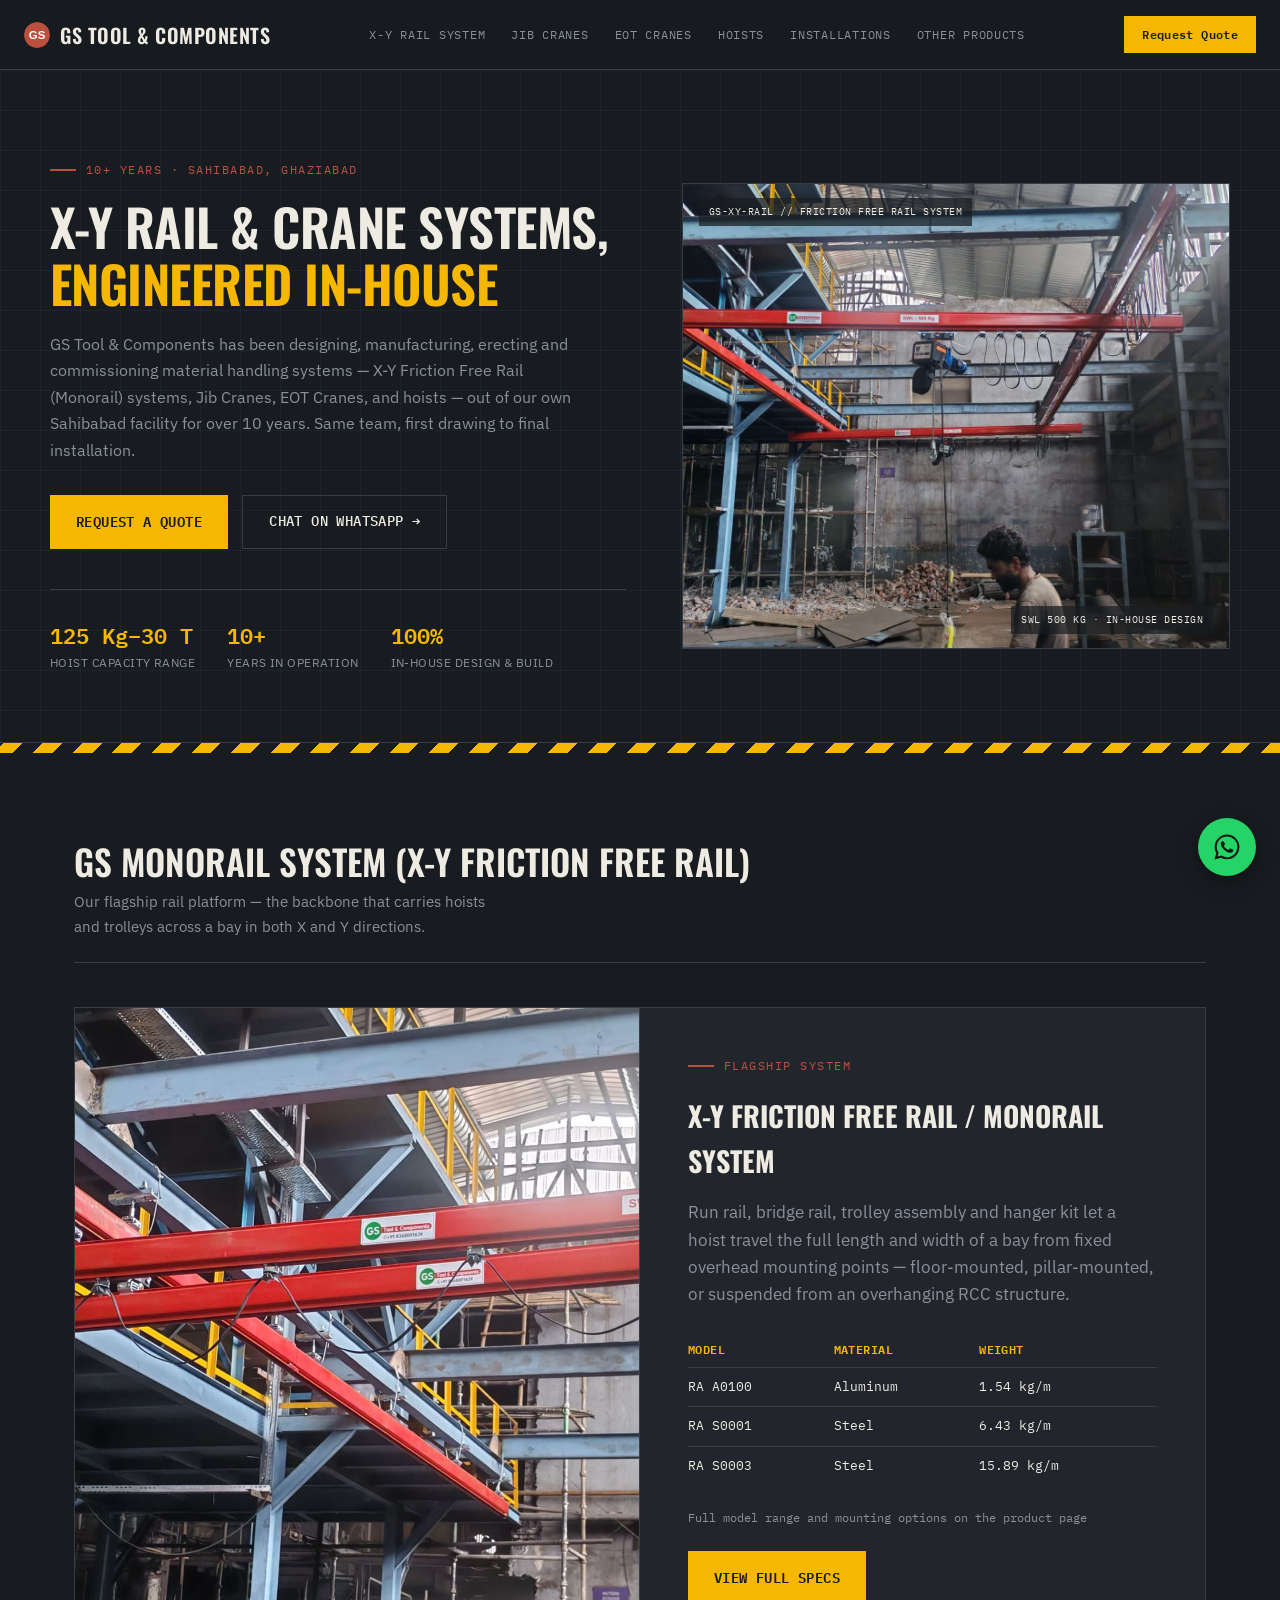
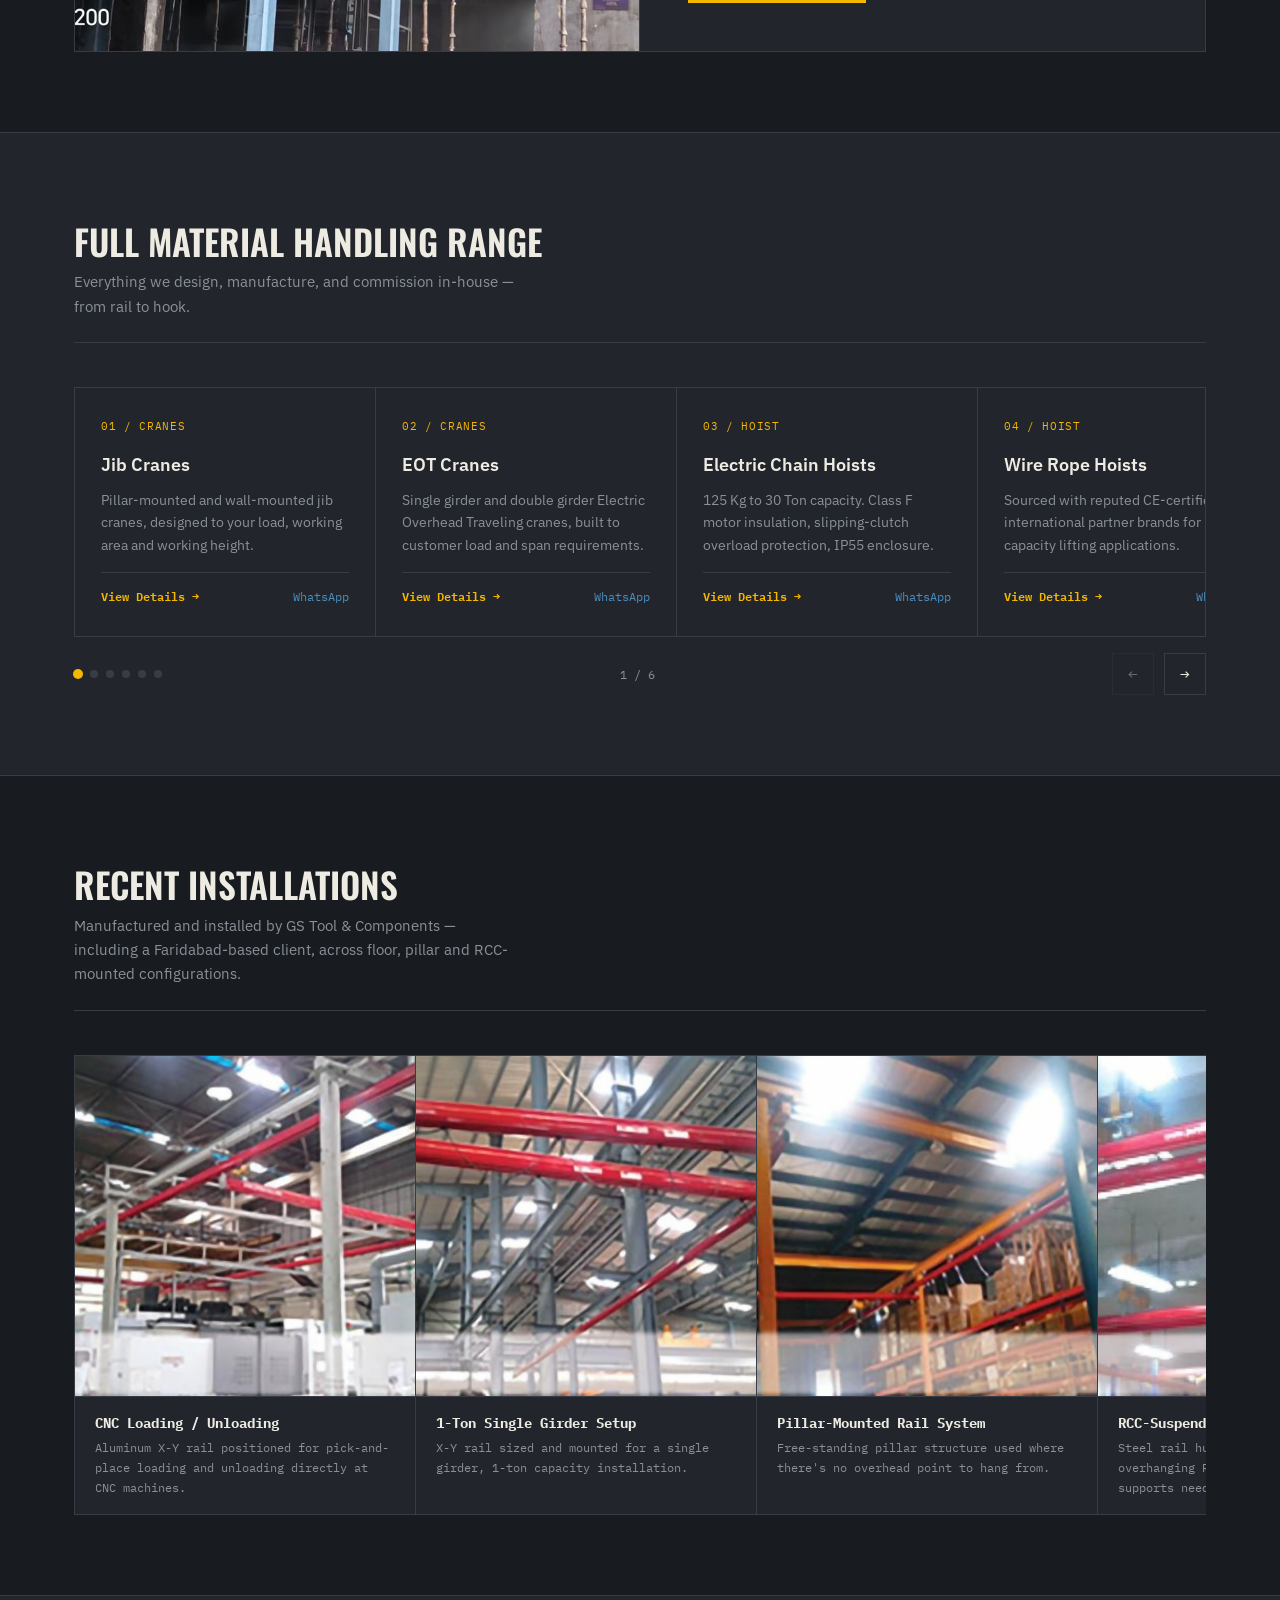
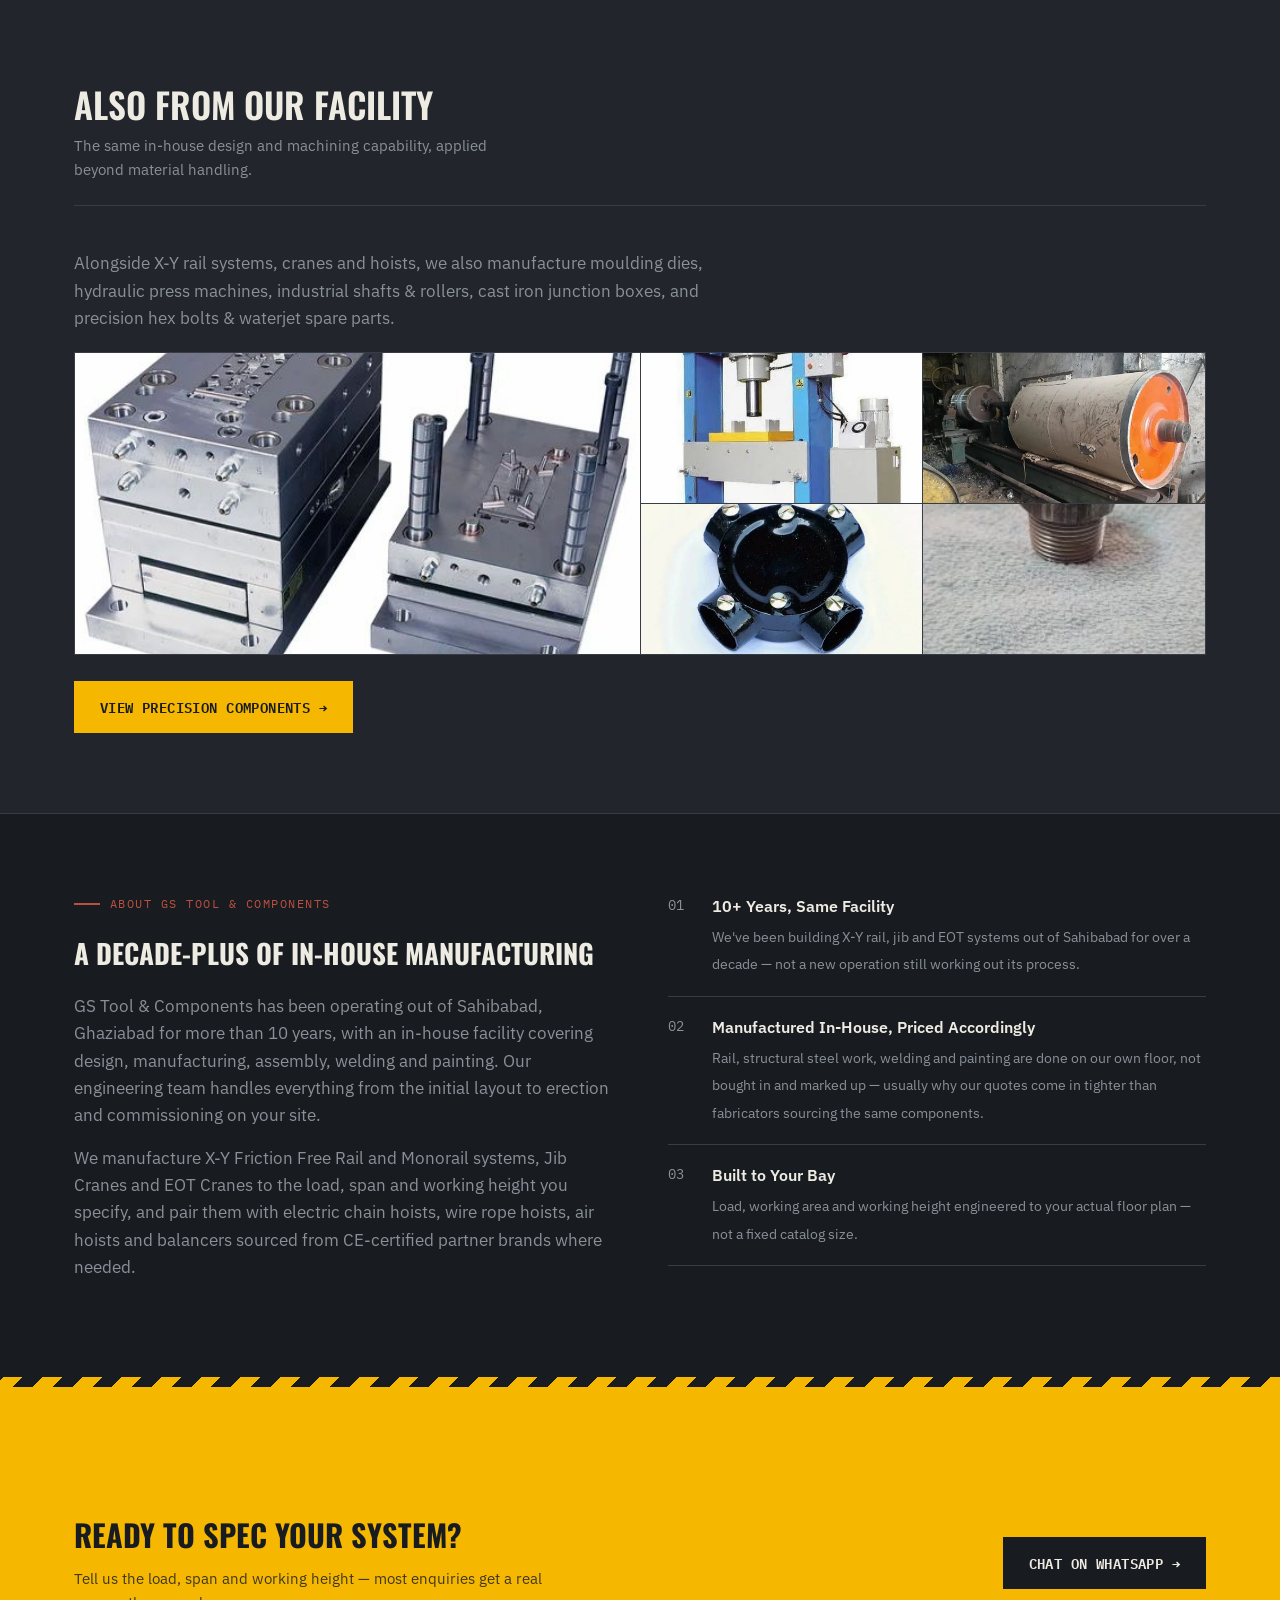
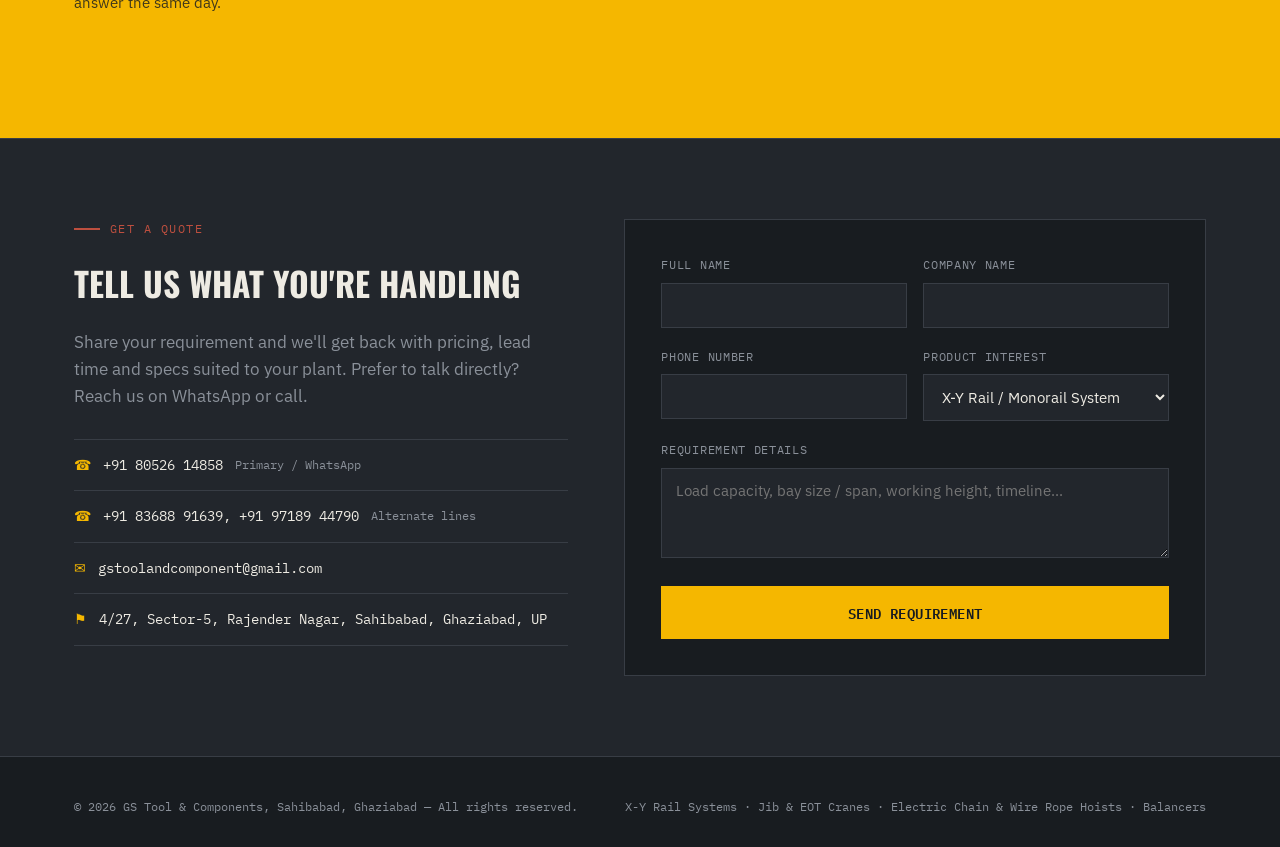
==== commit f11c11de: "Add dot indicators + counter to product carousel, convert installations gallery to continuous auto-s" ====
--- a/index.html
+++ b/index.html
@@ -173,8 +173,12 @@
         </div>
       </div>
       <div class="carousel-nav">
-        <button class="carousel-btn" id="productsPrev" aria-label="Previous products" type="button">←</button>
-        <button class="carousel-btn" id="productsNext" aria-label="Next products" type="button">→</button>
+        <div class="carousel-dots" id="productsDots"></div>
+        <span class="carousel-counter" id="productsCounter"></span>
+        <div class="carousel-arrows">
+          <button class="carousel-btn" id="productsPrev" aria-label="Previous products" type="button">←</button>
+          <button class="carousel-btn" id="productsNext" aria-label="Next products" type="button">→</button>
+        </div>
       </div>
     </div>
   </div>
@@ -188,8 +192,8 @@
         <p>Manufactured and installed by GS Tool &amp; Components — including a Faridabad-based client, across floor, pillar and RCC-mounted configurations.</p>
       </div>
     </div>
-    <div class="carousel">
-      <div class="carousel-track" id="galleryTrack">
+    <div class="carousel ticker">
+      <div class="carousel-track ticker-track" id="galleryTrack">
         <div class="gallery-item">
           <img src="images/installation-03-cnc-loading.jpg" alt="GS Tool & Components X-Y aluminum rail system for loading and unloading on CNC machines" loading="lazy">
           <div class="gallery-caption"><strong>CNC Loading / Unloading</strong>Aluminum X-Y rail positioned for pick-and-place loading and unloading directly at CNC machines.</div>
@@ -206,10 +210,6 @@
           <img src="images/installation-05-rcc-mounted.jpg" alt="X-Y steel rail system suspended from an overhanging RCC structure" loading="lazy">
           <div class="gallery-caption"><strong>RCC-Suspended Rail System</strong>Steel rail hung directly from an overhanging RCC structure — no floor supports needed.</div>
         </div>
-      </div>
-      <div class="carousel-nav">
-        <button class="carousel-btn" id="galleryPrev" aria-label="Previous installations" type="button">←</button>
-        <button class="carousel-btn" id="galleryNext" aria-label="Next installations" type="button">→</button>
       </div>
     </div>
   </div>
--- a/css/style.css
+++ b/css/style.css
@@ -312,7 +312,7 @@
 }
 .btn-dark:hover{background:#2a2f36;}
 
-section{padding:80px 24px;}
+section{padding:80px 0;}
 .section-head{
   display:flex; justify-content:space-between; align-items:flex-end;
   margin-bottom:44px; flex-wrap:wrap; gap:16px;
@@ -467,7 +467,8 @@
 .carousel-track::-webkit-scrollbar{display:none;}
 .carousel-track .product-card{flex:0 0 300px; scroll-snap-align:start;}
 .carousel-track .gallery-item{flex:0 0 340px; scroll-snap-align:start;}
-.carousel-nav{display:flex; justify-content:flex-end; gap:10px; margin-top:16px;}
+.carousel-nav{display:flex; align-items:center; justify-content:space-between; gap:14px; margin-top:16px; flex-wrap:wrap;}
+.carousel-arrows{display:flex; gap:10px;}
 .carousel-btn{
   width:42px; height:42px;
   border:1px solid var(--hairline);
@@ -480,6 +481,30 @@
 }
 .carousel-btn:hover{background:var(--graphite-panel-2);}
 .carousel-btn:disabled{opacity:0.35; cursor:default;}
+.carousel-dots{display:flex; align-items:center; gap:8px;}
+.carousel-dot{
+  width:8px; height:8px; padding:0; border-radius:50%;
+  border:none; background:var(--hairline); cursor:pointer;
+  transition:background 0.2s, transform 0.2s;
+}
+.carousel-dot:hover{background:var(--steel-gray-mid);}
+.carousel-dot.active{background:var(--safety-yellow); transform:scale(1.25);}
+.carousel-counter{font-family:var(--font-mono); font-size:0.78rem; color:var(--steel-gray-mid);}
+
+.carousel.ticker{overflow:hidden;}
+.ticker-track{
+  overflow:visible;
+  scroll-snap-type:none;
+  width:max-content;
+  animation:ticker-scroll linear infinite;
+}
+@keyframes ticker-scroll{
+  from{transform:translateX(0);}
+  to{transform:translateX(-50%);}
+}
+@media (prefers-reduced-motion: reduce){
+  .ticker-track{animation-play-state:paused;}
+}
 
 .collage-grid{
   display:grid;
